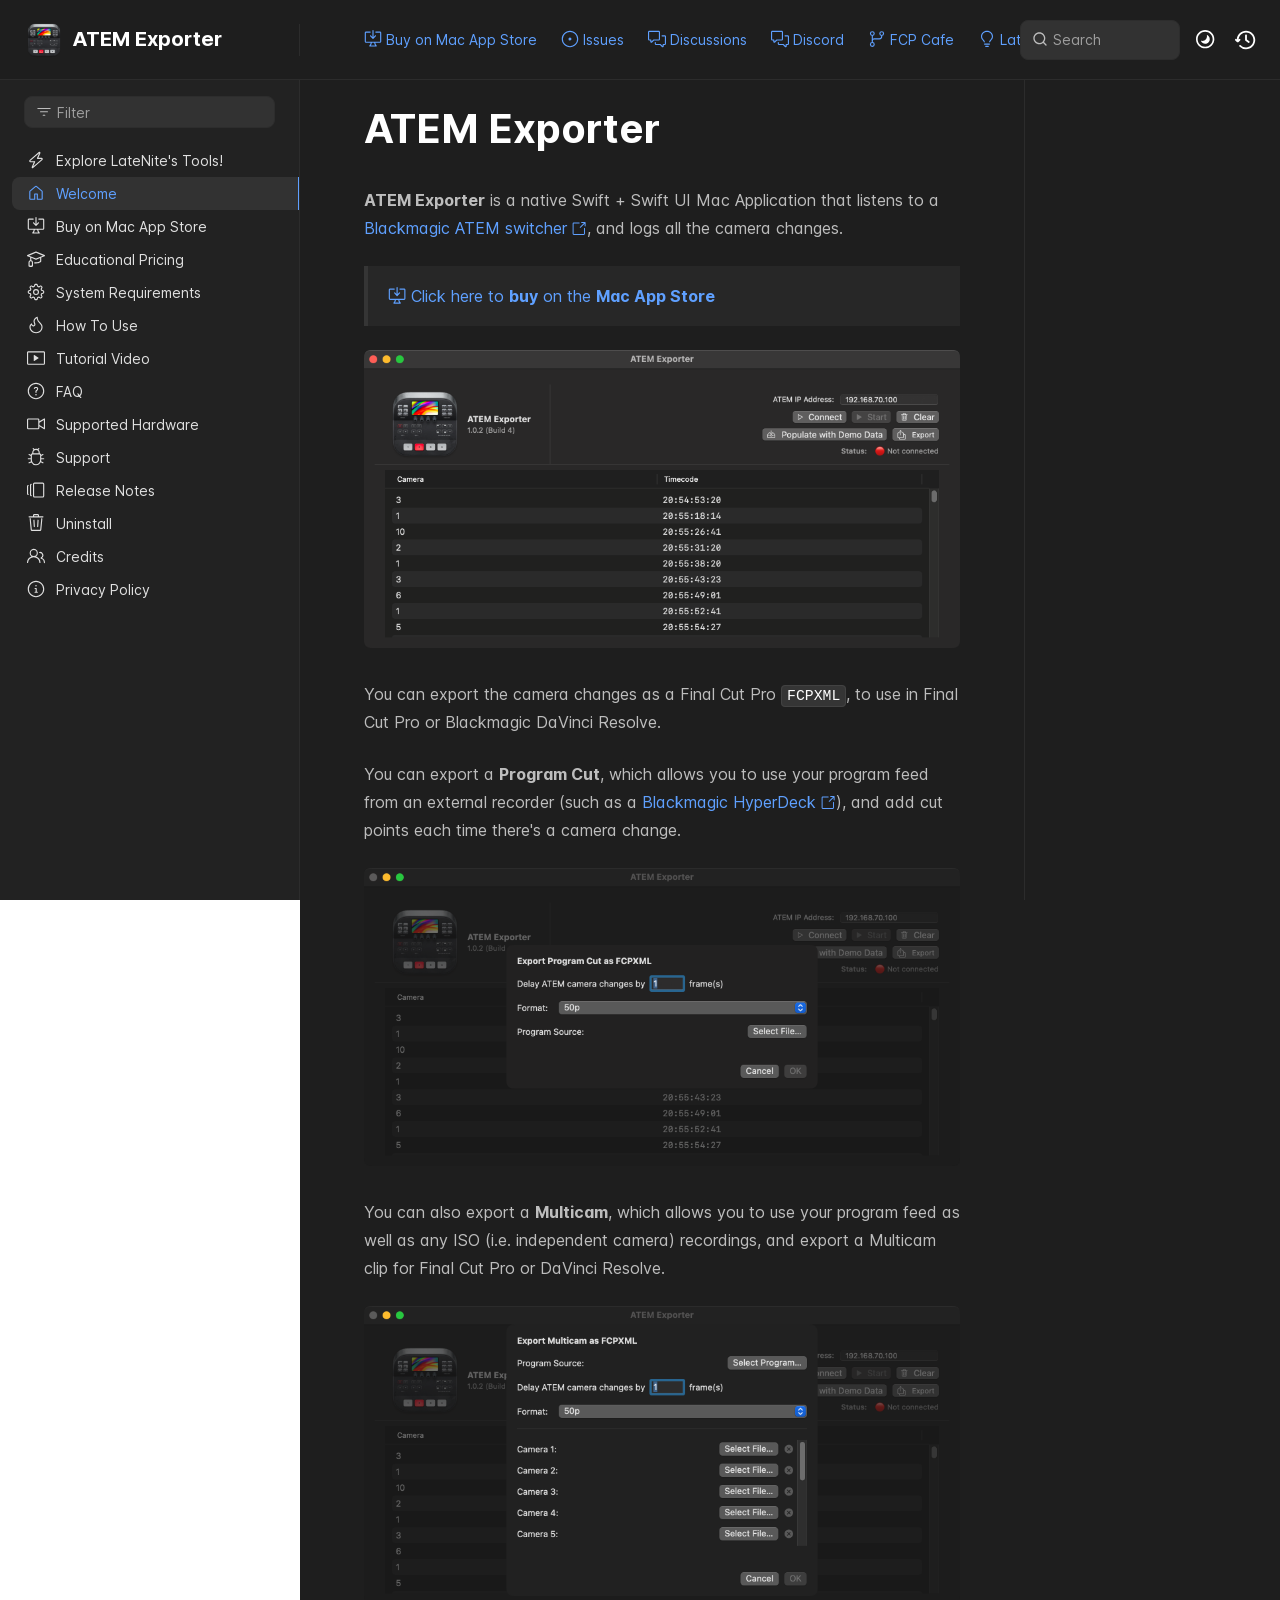
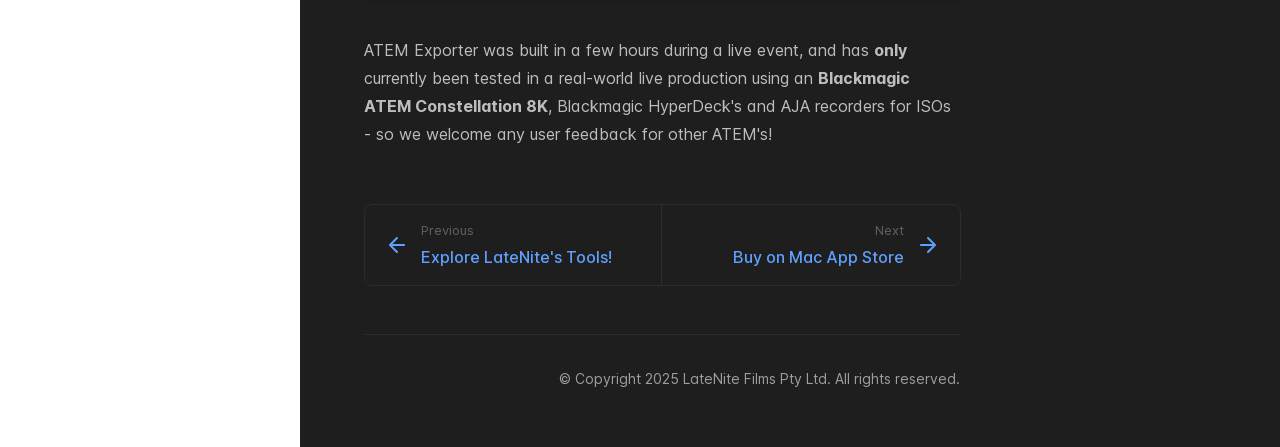
==== index.html @ 61ce0d4f "Refreshes Retype-generated documentation. Process triggered by latenitefilms." ====
<!DOCTYPE html>
<html lang="en" class="h-full dark">
<head>
    <meta charset="UTF-8">
    <meta name="viewport" content="width=device-width,initial-scale=1">
    <meta name="turbo-cache-control" content="no-cache" data-turbo-track="reload" data-track-token="3.10.0.803349891030">

    <!-- See retype.com -->
    <meta name="generator" content="Retype 3.10.0">

    <!-- Primary Meta Tags -->
    <title>ATEM Exporter</title>
    <meta name="title" content="ATEM Exporter">
    <meta name="description" content="ATEM Exporter is a native Swift + Swift UI Mac Application that listens to a Blackmagic ATEM switcher">

    <!-- Canonical -->
    <link rel="canonical" href="https://atemexporter.fcp.cafe/">

    <!-- Open Graph / Facebook -->
    <meta property="og:type" content="website">
    <meta property="og:url" content="https://atemexporter.fcp.cafe/">
    <meta property="og:title" content="ATEM Exporter">
    <meta property="og:description" content="ATEM Exporter is a native Swift + Swift UI Mac Application that listens to a Blackmagic ATEM switcher">
    <meta property="og:image" content="https://atemexporter.fcp.cafe/static/demo-data.png">

    <!-- Twitter -->
    <meta property="twitter:card" content="summary_large_image">
    <meta property="twitter:url" content="https://atemexporter.fcp.cafe/">
    <meta property="twitter:title" content="ATEM Exporter">
    <meta property="twitter:description" content="ATEM Exporter is a native Swift + Swift UI Mac Application that listens to a Blackmagic ATEM switcher">
    <meta property="twitter:image" content="https://atemexporter.fcp.cafe/static/demo-data.png">

    <script data-cfasync="false">(function(){var cl=document.documentElement.classList,ls=localStorage.getItem("retype_scheme"),hd=cl.contains("dark"),hl=cl.contains("light"),wm=window.matchMedia&&window.matchMedia("(prefers-color-scheme: dark)").matches;if(ls==="dark"||(!ls&&wm&&!hd&&!hl)){cl.remove("light");cl.add("dark")}else if(ls==="light"||(!ls&&!wm&&!hd&&!hl)){cl.remove("dark");cl.add("light")}})();</script>

    <link href="resources/css/retype.css?v=3.10.0.803349891030" rel="stylesheet">

    <script data-cfasync="false" src="resources/js/config.js?v=3.10.0.803349891030" data-turbo-eval="false" defer></script>
    <script data-cfasync="false" src="resources/js/retype.js?v=3.10.0" data-turbo-eval="false" defer></script>
    <script id="lunr-js" data-cfasync="false" src="resources/js/lunr.js?v=3.10.0.803349891030" data-turbo-eval="false" defer></script>
</head>
<body>
    <div id="retype-app" class="relative text-base antialiased text-gray-700 bg-white font-body dark:bg-dark-850 dark:text-dark-300">
        <div class="absolute bottom-0 left-0 bg-gray-100 dark:bg-dark-800" style="top: 5rem; right: 50%"></div>
    
        <header id="retype-header" class="sticky top-0 z-30 flex w-full h-16 bg-white border-b border-gray-200 md:h-20 dark:bg-dark-850 dark:border-dark-650">
            <div class="container relative flex items-center justify-between pr-6 grow md:justify-start">
                <!-- Mobile menu button skeleton -->
                <button v-cloak class="skeleton retype-mobile-menu-button flex items-center justify-center shrink-0 overflow-hidden dark:text-white focus:outline-none rounded-full w-10 h-10 ml-3.5 md:hidden"><svg xmlns="http://www.w3.org/2000/svg" class="mb-px shrink-0" width="24" height="24" viewBox="0 0 24 24" role="presentation" style="margin-bottom: 0px;"><g fill="currentColor"><path d="M2 4h20v2H2zM2 11h20v2H2zM2 18h20v2H2z"></path></g></svg></button>
                <div v-cloak id="retype-sidebar-left-toggle-button"></div>
        
                <!-- Logo -->
                <div class="flex items-center justify-between h-full py-2 md:w-75">
                    <div class="flex items-center px-2 md:px-6">
                        <a id="retype-branding-logo" href="" class="flex items-center leading-snug text-xl">
                            <span class="w-10 mr-2 grow-0 shrink-0 overflow-hidden">
                                <img class="max-h-10 dark:hidden md:inline-block" src="static/logo.png">
                                <img class="max-h-10 hidden dark:inline-block" src="static/logo.png">
                            </span>
                            <span class="dark:text-white font-bold line-clamp-1 md:line-clamp-2">ATEM Exporter</span>
                        </a>
                    </div>
        
                    <span class="hidden h-8 border-r md:inline-block dark:border-dark-650"></span>
                </div>
        
                <div class="flex justify-between md:grow">
                    <!-- Top Nav -->
                    <nav id="retype-header-nav" class="hidden md:flex">
                        <ul class="flex flex-col mb-4 md:pl-16 md:mb-0 md:flex-row md:items-center">
                            <li class="mr-6">
                                <a class="py-2 md:mb-0 inline-flex items-center text-sm whitespace-nowrap transition-colors duration-200 ease-linear md:text-blue-500 dark:text-blue-400 hover:text-blue-800 dark:hover:text-blue-200" href="buy/">
                                    <svg xmlns="http://www.w3.org/2000/svg" class="mb-px mr-1" width="18" height="18" viewBox="0 0 24 24" role="presentation">
                                        <g fill="currentColor">
                                            <path d="M11.25 9.331V.75a.75.75 0 0 1 1.5 0v8.58l1.949-2.11A.75.75 0 1 1 15.8 8.237l-3.25 3.52a.75.75 0 0 1-1.102 0l-3.25-3.52A.75.75 0 1 1 9.3 7.22l1.949 2.111Z"/><path d="M2.5 3.75v11.5c0 .138.112.25.25.25h18.5a.25.25 0 0 0 .25-.25V3.75a.25.25 0 0 0-.25-.25h-5.5a.75.75 0 0 1 0-1.5h5.5c.966 0 1.75.784 1.75 1.75v11.5A1.75 1.75 0 0 1 21.25 17h-6.204c.171 1.375.805 2.652 1.769 3.757A.752.752 0 0 1 16.25 22h-8.5a.75.75 0 0 1-.566-1.243c.965-1.105 1.599-2.382 1.77-3.757H2.75A1.75 1.75 0 0 1 1 15.25V3.75C1 2.784 1.784 2 2.75 2h5.5a.75.75 0 0 1 0 1.5h-5.5a.25.25 0 0 0-.25.25ZM10.463 17c-.126 1.266-.564 2.445-1.223 3.5h5.52c-.66-1.055-1.098-2.234-1.223-3.5Z"/>
                                        </g>
                                    </svg>
                                    <span>Buy on Mac App Store</span>
                                </a>
                            </li>
                            <li class="mr-6">
                                <a class="py-2 md:mb-0 inline-flex items-center text-sm whitespace-nowrap transition-colors duration-200 ease-linear md:text-blue-500 dark:text-blue-400 hover:text-blue-800 dark:hover:text-blue-200" href="https://github.com/latenitefilms/ATEMExporter/issues" target="_blank">
                                    <svg xmlns="http://www.w3.org/2000/svg" class="mb-px mr-1" width="18" height="18" viewBox="0 0 24 24" role="presentation">
                                        <g fill="currentColor">
                                            <path d="M12 1c6.075 0 11 4.925 11 11s-4.925 11-11 11S1 18.075 1 12 5.925 1 12 1ZM2.5 12a9.5 9.5 0 0 0 9.5 9.5 9.5 9.5 0 0 0 9.5-9.5A9.5 9.5 0 0 0 12 2.5 9.5 9.5 0 0 0 2.5 12Zm9.5 2a2 2 0 1 1-.001-3.999A2 2 0 0 1 12 14Z"/>
                                        </g>
                                    </svg>
                                    <span>Issues</span>
                                </a>
                            </li>
                            <li class="mr-6">
                                <a class="py-2 md:mb-0 inline-flex items-center text-sm whitespace-nowrap transition-colors duration-200 ease-linear md:text-blue-500 dark:text-blue-400 hover:text-blue-800 dark:hover:text-blue-200" href="https://github.com/latenitefilms/ATEMExporter/discussions" target="_blank">
                                    <svg xmlns="http://www.w3.org/2000/svg" class="mb-px mr-1" width="18" height="18" viewBox="0 0 24 24" role="presentation">
                                        <g fill="currentColor">
                                            <path d="M1.75 1h12.5c.966 0 1.75.784 1.75 1.75v9.5A1.75 1.75 0 0 1 14.25 14H8.061l-2.574 2.573A1.458 1.458 0 0 1 3 15.543V14H1.75A1.75 1.75 0 0 1 0 12.25v-9.5C0 1.784.784 1 1.75 1ZM1.5 2.75v9.5c0 .138.112.25.25.25h2a.75.75 0 0 1 .75.75v2.19l2.72-2.72a.749.749 0 0 1 .53-.22h6.5a.25.25 0 0 0 .25-.25v-9.5a.25.25 0 0 0-.25-.25H1.75a.25.25 0 0 0-.25.25Z"/><path d="M22.5 8.75a.25.25 0 0 0-.25-.25h-3.5a.75.75 0 0 1 0-1.5h3.5c.966 0 1.75.784 1.75 1.75v9.5A1.75 1.75 0 0 1 22.25 20H21v1.543a1.457 1.457 0 0 1-2.487 1.03L15.939 20H10.75A1.75 1.75 0 0 1 9 18.25v-1.465a.75.75 0 0 1 1.5 0v1.465c0 .138.112.25.25.25h5.5a.75.75 0 0 1 .53.22l2.72 2.72v-2.19a.75.75 0 0 1 .75-.75h2a.25.25 0 0 0 .25-.25v-9.5Z"/>
                                        </g>
                                    </svg>
                                    <span>Discussions</span>
                                </a>
                            </li>
                            <li class="mr-6">
                                <a class="py-2 md:mb-0 inline-flex items-center text-sm whitespace-nowrap transition-colors duration-200 ease-linear md:text-blue-500 dark:text-blue-400 hover:text-blue-800 dark:hover:text-blue-200" href="https://ltnt.tv/discord" target="_blank">
                                    <svg xmlns="http://www.w3.org/2000/svg" class="mb-px mr-1" width="18" height="18" viewBox="0 0 24 24" role="presentation">
                                        <g fill="currentColor">
                                            <path d="M1.75 1h12.5c.966 0 1.75.784 1.75 1.75v9.5A1.75 1.75 0 0 1 14.25 14H8.061l-2.574 2.573A1.458 1.458 0 0 1 3 15.543V14H1.75A1.75 1.75 0 0 1 0 12.25v-9.5C0 1.784.784 1 1.75 1ZM1.5 2.75v9.5c0 .138.112.25.25.25h2a.75.75 0 0 1 .75.75v2.19l2.72-2.72a.749.749 0 0 1 .53-.22h6.5a.25.25 0 0 0 .25-.25v-9.5a.25.25 0 0 0-.25-.25H1.75a.25.25 0 0 0-.25.25Z"/><path d="M22.5 8.75a.25.25 0 0 0-.25-.25h-3.5a.75.75 0 0 1 0-1.5h3.5c.966 0 1.75.784 1.75 1.75v9.5A1.75 1.75 0 0 1 22.25 20H21v1.543a1.457 1.457 0 0 1-2.487 1.03L15.939 20H10.75A1.75 1.75 0 0 1 9 18.25v-1.465a.75.75 0 0 1 1.5 0v1.465c0 .138.112.25.25.25h5.5a.75.75 0 0 1 .53.22l2.72 2.72v-2.19a.75.75 0 0 1 .75-.75h2a.25.25 0 0 0 .25-.25v-9.5Z"/>
                                        </g>
                                    </svg>
                                    <span>Discord</span>
                                </a>
                            </li>
                            <li class="mr-6">
                                <a class="py-2 md:mb-0 inline-flex items-center text-sm whitespace-nowrap transition-colors duration-200 ease-linear md:text-blue-500 dark:text-blue-400 hover:text-blue-800 dark:hover:text-blue-200" href="https://fcp.cafe" target="_blank">
                                    <svg xmlns="http://www.w3.org/2000/svg" class="mb-px mr-1" width="18" height="18" viewBox="0 0 24 24" role="presentation">
                                        <g fill="currentColor">
                                            <path d="M15 4.75a3.25 3.25 0 1 1 6.5 0 3.25 3.25 0 0 1-6.5 0ZM2.5 19.25a3.25 3.25 0 1 1 6.5 0 3.25 3.25 0 0 1-6.5 0Zm0-14.5a3.25 3.25 0 1 1 6.5 0 3.25 3.25 0 0 1-6.5 0ZM5.75 6.5a1.75 1.75 0 1 0-.001-3.501A1.75 1.75 0 0 0 5.75 6.5Zm0 14.5a1.75 1.75 0 1 0-.001-3.501A1.75 1.75 0 0 0 5.75 21Zm12.5-14.5a1.75 1.75 0 1 0-.001-3.501A1.75 1.75 0 0 0 18.25 6.5Z"/><path d="M5.75 16.75A.75.75 0 0 1 5 16V8a.75.75 0 0 1 1.5 0v8a.75.75 0 0 1-.75.75Z"/><path d="M17.5 8.75v-1H19v1a3.75 3.75 0 0 1-3.75 3.75h-7a1.75 1.75 0 0 0-1.75 1.75H5A3.25 3.25 0 0 1 8.25 11h7a2.25 2.25 0 0 0 2.25-2.25Z"/>
                                        </g>
                                    </svg>
                                    <span>FCP Cafe</span>
                                </a>
                            </li>
                            <li class="mr-6">
                                <a class="py-2 md:mb-0 inline-flex items-center text-sm whitespace-nowrap transition-colors duration-200 ease-linear md:text-blue-500 dark:text-blue-400 hover:text-blue-800 dark:hover:text-blue-200" href="https://fcp.cafe/latenite/" target="_blank">
                                    <svg xmlns="http://www.w3.org/2000/svg" class="mb-px mr-1" width="18" height="18" viewBox="0 0 24 24" role="presentation">
                                        <g fill="currentColor">
                                            <path d="M12 2.5c-3.81 0-6.5 2.743-6.5 6.119 0 1.536.632 2.572 1.425 3.56.172.215.347.422.527.635l.096.112c.21.25.427.508.63.774.404.531.783 1.128.995 1.834a.75.75 0 0 1-1.436.432c-.138-.46-.397-.89-.753-1.357a18.111 18.111 0 0 0-.582-.714l-.092-.11c-.18-.212-.37-.436-.555-.667C4.87 12.016 4 10.651 4 8.618 4 4.363 7.415 1 12 1s8 3.362 8 7.619c0 2.032-.87 3.397-1.755 4.5-.185.23-.375.454-.555.667l-.092.109c-.21.248-.405.481-.582.714-.356.467-.615.898-.753 1.357a.751.751 0 0 1-1.437-.432c.213-.706.592-1.303.997-1.834.202-.266.419-.524.63-.774l.095-.112c.18-.213.355-.42.527-.634.793-.99 1.425-2.025 1.425-3.561C18.5 5.243 15.81 2.5 12 2.5ZM8.75 18h6.5a.75.75 0 0 1 0 1.5h-6.5a.75.75 0 0 1 0-1.5Zm.75 3.75a.75.75 0 0 1 .75-.75h3.5a.75.75 0 0 1 0 1.5h-3.5a.75.75 0 0 1-.75-.75Z"/>
                                        </g>
                                    </svg>
                                    <span>LateNite</span>
                                </a>
                            </li>
        
                        </ul>
                    </nav>
        
                    <!-- Header Right Skeleton -->
                    <div v-cloak class="flex justify-end grow skeleton">
        
                        <!-- Search input mock -->
                        <div class="relative hidden w-40 lg:block lg:max-w-sm lg:ml-auto">
                            <div class="absolute flex items-center justify-center h-full pl-3 dark:text-dark-300">
                                <svg xmlns="http://www.w3.org/2000/svg" class="icon-base" width="16" height="16" viewBox="0 0 24 24" aria-labelledby="icon" role="presentation" style="margin-bottom: 1px;"><g fill="currentColor" ><path d="M21.71 20.29l-3.68-3.68A8.963 8.963 0 0020 11c0-4.96-4.04-9-9-9s-9 4.04-9 9 4.04 9 9 9c2.12 0 4.07-.74 5.61-1.97l3.68 3.68c.2.19.45.29.71.29s.51-.1.71-.29c.39-.39.39-1.03 0-1.42zM4 11c0-3.86 3.14-7 7-7s7 3.14 7 7c0 1.92-.78 3.66-2.04 4.93-.01.01-.02.01-.02.01-.01.01-.01.01-.01.02A6.98 6.98 0 0111 18c-3.86 0-7-3.14-7-7z" ></path></g></svg>
                            </div>
                            <input class="w-full h-10 placeholder-gray-400 transition-colors duration-200 ease-in bg-gray-200 border border-transparent rounded md:text-sm hover:bg-white hover:border-gray-300 focus:outline-none focus:bg-white focus:border-gray-500 dark:bg-dark-600 dark:border-dark-600 dark:placeholder-dark-400" style="padding: 0.625rem 0.75rem 0.625rem 2rem" type="text" placeholder="Search">
                        </div>
        
                        <!-- Mobile search button -->
                        <div class="flex items-center justify-center w-10 h-10 lg:hidden">
                            <svg xmlns="http://www.w3.org/2000/svg" class="shrink-0 icon-base" width="20" height="20" viewBox="0 0 24 24" aria-labelledby="icon" role="presentation" style="margin-bottom: 0px;"><g fill="currentColor" ><path d="M21.71 20.29l-3.68-3.68A8.963 8.963 0 0020 11c0-4.96-4.04-9-9-9s-9 4.04-9 9 4.04 9 9 9c2.12 0 4.07-.74 5.61-1.97l3.68 3.68c.2.19.45.29.71.29s.51-.1.71-.29c.39-.39.39-1.03 0-1.42zM4 11c0-3.86 3.14-7 7-7s7 3.14 7 7c0 1.92-.78 3.66-2.04 4.93-.01.01-.02.01-.02.01-.01.01-.01.01-.01.02A6.98 6.98 0 0111 18c-3.86 0-7-3.14-7-7z" ></path></g></svg>
                        </div>
        
                        <!-- Dark mode switch placeholder -->
                        <div class="w-10 h-10 lg:ml-2"></div>
        
                        <!-- History button -->
                        <div class="flex items-center justify-center w-10 h-10" style="margin-right: -0.625rem;">
                            <svg xmlns="http://www.w3.org/2000/svg" class="shrink-0 icon-base" width="22" height="22" viewBox="0 0 24 24" aria-labelledby="icon" role="presentation" style="margin-bottom: 0px;"><g fill="currentColor" ><g ><path d="M12.01 6.01c-.55 0-1 .45-1 1V12a1 1 0 00.4.8l3 2.22a.985.985 0 001.39-.2.996.996 0 00-.21-1.4l-2.6-1.92V7.01c.02-.55-.43-1-.98-1z"></path><path d="M12.01 1.91c-5.33 0-9.69 4.16-10.05 9.4l-.29-.26a.997.997 0 10-1.34 1.48l1.97 1.79c.19.17.43.26.67.26s.48-.09.67-.26l1.97-1.79a.997.997 0 10-1.34-1.48l-.31.28c.34-4.14 3.82-7.41 8.05-7.41 4.46 0 8.08 3.63 8.08 8.09s-3.63 8.08-8.08 8.08c-2.18 0-4.22-.85-5.75-2.4a.996.996 0 10-1.42 1.4 10.02 10.02 0 007.17 2.99c5.56 0 10.08-4.52 10.08-10.08.01-5.56-4.52-10.09-10.08-10.09z"></path></g></g></svg>
                        </div>
                    </div>
        
                    <div v-cloak class="flex justify-end grow">
                        <div id="retype-mobile-search-button"></div>
                        <doc-search-desktop></doc-search-desktop>
        
                        <doc-theme-switch class="lg:ml-2"></doc-theme-switch>
                        <doc-history></doc-history>
                    </div>
                </div>
            </div>
        </header>
    
        <div id="retype-container" class="container relative flex bg-white">
            <!-- Sidebar Skeleton -->
            <div v-cloak class="fixed flex flex-col shrink-0 duration-300 ease-in-out bg-white border-gray-200 sidebar top-20 w-75 border-r h-screen md:sticky transition-transform skeleton dark:bg-dark-800 dark:border-dark-650">
            
                <div class="flex items-center h-16 px-6">
                    <input class="w-full h-8 px-3 py-2 transition-colors duration-200 ease-linear bg-white border border-gray-200 rounded shadow-none text-sm focus:outline-none focus:border-gray-600 dark:bg-dark-600 dark:border-dark-600" type="text" placeholder="Filter">
                </div>
            
                <div class="pl-6 mt-1 mb-4">
                    <div class="w-32 h-3 mb-4 bg-gray-200 rounded-full loading dark:bg-dark-600"></div>
                    <div class="w-48 h-3 mb-4 bg-gray-200 rounded-full loading dark:bg-dark-600"></div>
                    <div class="w-40 h-3 mb-4 bg-gray-200 rounded-full loading dark:bg-dark-600"></div>
                    <div class="w-32 h-3 mb-4 bg-gray-200 rounded-full loading dark:bg-dark-600"></div>
                    <div class="w-48 h-3 mb-4 bg-gray-200 rounded-full loading dark:bg-dark-600"></div>
                    <div class="w-40 h-3 mb-4 bg-gray-200 rounded-full loading dark:bg-dark-600"></div>
                </div>
            
            </div>
            
            <!-- Sidebar component -->
            <doc-sidebar v-cloak>
                <template #sidebar-footer>
                    <div class="shrink-0 mt-auto border-t md:bg-transparent md:border-none dark:border-dark-650">
            
                        <div class="py-3 px-6 md:hidden border-b dark:border-dark-650">
                            <nav>
                                <ul class="flex flex-wrap justify-center items-center">
                                    <li class="mr-6">
                                        <a class="block py-1 inline-flex items-center text-sm whitespace-nowrap transition-colors duration-200 ease-linear md:text-blue-500 dark:text-blue-400 hover:text-blue-800 dark:hover:text-blue-200" href="buy/">
                                            <svg xmlns="http://www.w3.org/2000/svg" class="mb-px mr-1" width="18" height="18" viewBox="0 0 24 24" role="presentation">
                                                <g fill="currentColor">
                                                    <path d="M11.25 9.331V.75a.75.75 0 0 1 1.5 0v8.58l1.949-2.11A.75.75 0 1 1 15.8 8.237l-3.25 3.52a.75.75 0 0 1-1.102 0l-3.25-3.52A.75.75 0 1 1 9.3 7.22l1.949 2.111Z"/><path d="M2.5 3.75v11.5c0 .138.112.25.25.25h18.5a.25.25 0 0 0 .25-.25V3.75a.25.25 0 0 0-.25-.25h-5.5a.75.75 0 0 1 0-1.5h5.5c.966 0 1.75.784 1.75 1.75v11.5A1.75 1.75 0 0 1 21.25 17h-6.204c.171 1.375.805 2.652 1.769 3.757A.752.752 0 0 1 16.25 22h-8.5a.75.75 0 0 1-.566-1.243c.965-1.105 1.599-2.382 1.77-3.757H2.75A1.75 1.75 0 0 1 1 15.25V3.75C1 2.784 1.784 2 2.75 2h5.5a.75.75 0 0 1 0 1.5h-5.5a.25.25 0 0 0-.25.25ZM10.463 17c-.126 1.266-.564 2.445-1.223 3.5h5.52c-.66-1.055-1.098-2.234-1.223-3.5Z"/>
                                                </g>
                                            </svg>
                                            <span>Buy on Mac App Store</span>
                                        </a>
                                    </li>
                                    <li class="mr-6">
                                        <a class="block py-1 inline-flex items-center text-sm whitespace-nowrap transition-colors duration-200 ease-linear md:text-blue-500 dark:text-blue-400 hover:text-blue-800 dark:hover:text-blue-200" href="https://github.com/latenitefilms/ATEMExporter/issues" target="_blank">
                                            <svg xmlns="http://www.w3.org/2000/svg" class="mb-px mr-1" width="18" height="18" viewBox="0 0 24 24" role="presentation">
                                                <g fill="currentColor">
                                                    <path d="M12 1c6.075 0 11 4.925 11 11s-4.925 11-11 11S1 18.075 1 12 5.925 1 12 1ZM2.5 12a9.5 9.5 0 0 0 9.5 9.5 9.5 9.5 0 0 0 9.5-9.5A9.5 9.5 0 0 0 12 2.5 9.5 9.5 0 0 0 2.5 12Zm9.5 2a2 2 0 1 1-.001-3.999A2 2 0 0 1 12 14Z"/>
                                                </g>
                                            </svg>
                                            <span>Issues</span>
                                        </a>
                                    </li>
                                    <li class="mr-6">
                                        <a class="block py-1 inline-flex items-center text-sm whitespace-nowrap transition-colors duration-200 ease-linear md:text-blue-500 dark:text-blue-400 hover:text-blue-800 dark:hover:text-blue-200" href="https://github.com/latenitefilms/ATEMExporter/discussions" target="_blank">
                                            <svg xmlns="http://www.w3.org/2000/svg" class="mb-px mr-1" width="18" height="18" viewBox="0 0 24 24" role="presentation">
                                                <g fill="currentColor">
                                                    <path d="M1.75 1h12.5c.966 0 1.75.784 1.75 1.75v9.5A1.75 1.75 0 0 1 14.25 14H8.061l-2.574 2.573A1.458 1.458 0 0 1 3 15.543V14H1.75A1.75 1.75 0 0 1 0 12.25v-9.5C0 1.784.784 1 1.75 1ZM1.5 2.75v9.5c0 .138.112.25.25.25h2a.75.75 0 0 1 .75.75v2.19l2.72-2.72a.749.749 0 0 1 .53-.22h6.5a.25.25 0 0 0 .25-.25v-9.5a.25.25 0 0 0-.25-.25H1.75a.25.25 0 0 0-.25.25Z"/><path d="M22.5 8.75a.25.25 0 0 0-.25-.25h-3.5a.75.75 0 0 1 0-1.5h3.5c.966 0 1.75.784 1.75 1.75v9.5A1.75 1.75 0 0 1 22.25 20H21v1.543a1.457 1.457 0 0 1-2.487 1.03L15.939 20H10.75A1.75 1.75 0 0 1 9 18.25v-1.465a.75.75 0 0 1 1.5 0v1.465c0 .138.112.25.25.25h5.5a.75.75 0 0 1 .53.22l2.72 2.72v-2.19a.75.75 0 0 1 .75-.75h2a.25.25 0 0 0 .25-.25v-9.5Z"/>
                                                </g>
                                            </svg>
                                            <span>Discussions</span>
                                        </a>
                                    </li>
                                    <li class="mr-6">
                                        <a class="block py-1 inline-flex items-center text-sm whitespace-nowrap transition-colors duration-200 ease-linear md:text-blue-500 dark:text-blue-400 hover:text-blue-800 dark:hover:text-blue-200" href="https://ltnt.tv/discord" target="_blank">
                                            <svg xmlns="http://www.w3.org/2000/svg" class="mb-px mr-1" width="18" height="18" viewBox="0 0 24 24" role="presentation">
                                                <g fill="currentColor">
                                                    <path d="M1.75 1h12.5c.966 0 1.75.784 1.75 1.75v9.5A1.75 1.75 0 0 1 14.25 14H8.061l-2.574 2.573A1.458 1.458 0 0 1 3 15.543V14H1.75A1.75 1.75 0 0 1 0 12.25v-9.5C0 1.784.784 1 1.75 1ZM1.5 2.75v9.5c0 .138.112.25.25.25h2a.75.75 0 0 1 .75.75v2.19l2.72-2.72a.749.749 0 0 1 .53-.22h6.5a.25.25 0 0 0 .25-.25v-9.5a.25.25 0 0 0-.25-.25H1.75a.25.25 0 0 0-.25.25Z"/><path d="M22.5 8.75a.25.25 0 0 0-.25-.25h-3.5a.75.75 0 0 1 0-1.5h3.5c.966 0 1.75.784 1.75 1.75v9.5A1.75 1.75 0 0 1 22.25 20H21v1.543a1.457 1.457 0 0 1-2.487 1.03L15.939 20H10.75A1.75 1.75 0 0 1 9 18.25v-1.465a.75.75 0 0 1 1.5 0v1.465c0 .138.112.25.25.25h5.5a.75.75 0 0 1 .53.22l2.72 2.72v-2.19a.75.75 0 0 1 .75-.75h2a.25.25 0 0 0 .25-.25v-9.5Z"/>
                                                </g>
                                            </svg>
                                            <span>Discord</span>
                                        </a>
                                    </li>
                                    <li class="mr-6">
                                        <a class="block py-1 inline-flex items-center text-sm whitespace-nowrap transition-colors duration-200 ease-linear md:text-blue-500 dark:text-blue-400 hover:text-blue-800 dark:hover:text-blue-200" href="https://fcp.cafe" target="_blank">
                                            <svg xmlns="http://www.w3.org/2000/svg" class="mb-px mr-1" width="18" height="18" viewBox="0 0 24 24" role="presentation">
                                                <g fill="currentColor">
                                                    <path d="M15 4.75a3.25 3.25 0 1 1 6.5 0 3.25 3.25 0 0 1-6.5 0ZM2.5 19.25a3.25 3.25 0 1 1 6.5 0 3.25 3.25 0 0 1-6.5 0Zm0-14.5a3.25 3.25 0 1 1 6.5 0 3.25 3.25 0 0 1-6.5 0ZM5.75 6.5a1.75 1.75 0 1 0-.001-3.501A1.75 1.75 0 0 0 5.75 6.5Zm0 14.5a1.75 1.75 0 1 0-.001-3.501A1.75 1.75 0 0 0 5.75 21Zm12.5-14.5a1.75 1.75 0 1 0-.001-3.501A1.75 1.75 0 0 0 18.25 6.5Z"/><path d="M5.75 16.75A.75.75 0 0 1 5 16V8a.75.75 0 0 1 1.5 0v8a.75.75 0 0 1-.75.75Z"/><path d="M17.5 8.75v-1H19v1a3.75 3.75 0 0 1-3.75 3.75h-7a1.75 1.75 0 0 0-1.75 1.75H5A3.25 3.25 0 0 1 8.25 11h7a2.25 2.25 0 0 0 2.25-2.25Z"/>
                                                </g>
                                            </svg>
                                            <span>FCP Cafe</span>
                                        </a>
                                    </li>
                                    <li class="mr-6">
                                        <a class="block py-1 inline-flex items-center text-sm whitespace-nowrap transition-colors duration-200 ease-linear md:text-blue-500 dark:text-blue-400 hover:text-blue-800 dark:hover:text-blue-200" href="https://fcp.cafe/latenite/" target="_blank">
                                            <svg xmlns="http://www.w3.org/2000/svg" class="mb-px mr-1" width="18" height="18" viewBox="0 0 24 24" role="presentation">
                                                <g fill="currentColor">
                                                    <path d="M12 2.5c-3.81 0-6.5 2.743-6.5 6.119 0 1.536.632 2.572 1.425 3.56.172.215.347.422.527.635l.096.112c.21.25.427.508.63.774.404.531.783 1.128.995 1.834a.75.75 0 0 1-1.436.432c-.138-.46-.397-.89-.753-1.357a18.111 18.111 0 0 0-.582-.714l-.092-.11c-.18-.212-.37-.436-.555-.667C4.87 12.016 4 10.651 4 8.618 4 4.363 7.415 1 12 1s8 3.362 8 7.619c0 2.032-.87 3.397-1.755 4.5-.185.23-.375.454-.555.667l-.092.109c-.21.248-.405.481-.582.714-.356.467-.615.898-.753 1.357a.751.751 0 0 1-1.437-.432c.213-.706.592-1.303.997-1.834.202-.266.419-.524.63-.774l.095-.112c.18-.213.355-.42.527-.634.793-.99 1.425-2.025 1.425-3.561C18.5 5.243 15.81 2.5 12 2.5ZM8.75 18h6.5a.75.75 0 0 1 0 1.5h-6.5a.75.75 0 0 1 0-1.5Zm.75 3.75a.75.75 0 0 1 .75-.75h3.5a.75.75 0 0 1 0 1.5h-3.5a.75.75 0 0 1-.75-.75Z"/>
                                                </g>
                                            </svg>
                                            <span>LateNite</span>
                                        </a>
                                    </li>
            
                                </ul>
                            </nav>
                        </div>
                    </div>
                </template>
            </doc-sidebar>
    
            <div class="grow min-w-0 dark:bg-dark-850">
                <!-- Render "toolbar" template here on api pages --><!-- Render page content -->
                <div class="flex">
                    <div id="retype-main" class="min-w-0 p-4 grow md:px-16">
                        <main class="relative pb-12 lg:pt-2">
                            <div class="retype-markdown" id="retype-content">
                                <!-- Rendered if sidebar right is enabled -->
                                <div id="retype-sidebar-right-toggle"></div>
                                <!-- Page content  -->
<doc-anchor-target id="atem-exporter" class="break-words">
    <h1>
        <doc-anchor-trigger class="header-anchor-trigger" to="#atem-exporter">#</doc-anchor-trigger>
        <span>ATEM Exporter</span>
    </h1>
</doc-anchor-target>
<p><strong>ATEM Exporter</strong> is a native Swift + Swift UI Mac Application that listens to a <a href="https://www.blackmagicdesign.com/products/atem" class="outbound" target="_blank"><span>Blackmagic ATEM switcher</span><svg xmlns="http://www.w3.org/2000/svg" class="docs-icon ml-1" viewBox="0 0 24 24" role="presentation"><g fill="currentColor"><path d="M15.5 2.25a.75.75 0 0 1 .75-.75h5.5a.75.75 0 0 1 .75.75v5.5a.75.75 0 0 1-1.5 0V4.06l-6.22 6.22a.75.75 0 1 1-1.06-1.06L19.94 3h-3.69a.75.75 0 0 1-.75-.75Z"/><path d="M2.5 4.25c0-.966.784-1.75 1.75-1.75h8.5a.75.75 0 0 1 0 1.5h-8.5a.25.25 0 0 0-.25.25v15.5c0 .138.112.25.25.25h15.5a.25.25 0 0 0 .25-.25v-8.5a.75.75 0 0 1 1.5 0v8.5a1.75 1.75 0 0 1-1.75 1.75H4.25a1.75 1.75 0 0 1-1.75-1.75V4.25Z"/></g></svg></a>, and logs all the camera changes.</p>
<blockquote>
<p><a href="buy/"><svg xmlns="http://www.w3.org/2000/svg" class="docs-icon" viewBox="0 0 24 24" role="presentation"><g fill="currentColor"><g><path d="M11.25 9.331V.75a.75.75 0 0 1 1.5 0v8.58l1.949-2.11A.75.75 0 1 1 15.8 8.237l-3.25 3.52a.75.75 0 0 1-1.102 0l-3.25-3.52A.75.75 0 1 1 9.3 7.22l1.949 2.111Z"/><path d="M2.5 3.75v11.5c0 .138.112.25.25.25h18.5a.25.25 0 0 0 .25-.25V3.75a.25.25 0 0 0-.25-.25h-5.5a.75.75 0 0 1 0-1.5h5.5c.966 0 1.75.784 1.75 1.75v11.5A1.75 1.75 0 0 1 21.25 17h-6.204c.171 1.375.805 2.652 1.769 3.757A.752.752 0 0 1 16.25 22h-8.5a.75.75 0 0 1-.566-1.243c.965-1.105 1.599-2.382 1.77-3.757H2.75A1.75 1.75 0 0 1 1 15.25V3.75C1 2.784 1.784 2 2.75 2h5.5a.75.75 0 0 1 0 1.5h-5.5a.25.25 0 0 0-.25.25ZM10.463 17c-.126 1.266-.564 2.445-1.223 3.5h5.52c-.66-1.055-1.098-2.234-1.223-3.5Z"/></g></g></svg> Click here to <strong>buy</strong> on the <strong>Mac App Store</strong></a></p>
</blockquote>
<p><figure class="content-center">
    <img src="static/demo-data.png" alt="" />
    <figcaption class="caption"></figcaption>
</figure>
</p>
<p>You can export the camera changes as a Final Cut Pro <code v-pre>FCPXML</code>, to use in Final Cut Pro or Blackmagic DaVinci Resolve.</p>
<p>You can export a <strong>Program Cut</strong>, which allows you to use your program feed from an external recorder (such as a <a href="https://www.blackmagicdesign.com/products/hyperdeck" class="outbound" target="_blank"><span>Blackmagic HyperDeck</span><svg xmlns="http://www.w3.org/2000/svg" class="docs-icon ml-1" viewBox="0 0 24 24" role="presentation"><g fill="currentColor"><path d="M15.5 2.25a.75.75 0 0 1 .75-.75h5.5a.75.75 0 0 1 .75.75v5.5a.75.75 0 0 1-1.5 0V4.06l-6.22 6.22a.75.75 0 1 1-1.06-1.06L19.94 3h-3.69a.75.75 0 0 1-.75-.75Z"/><path d="M2.5 4.25c0-.966.784-1.75 1.75-1.75h8.5a.75.75 0 0 1 0 1.5h-8.5a.25.25 0 0 0-.25.25v15.5c0 .138.112.25.25.25h15.5a.25.25 0 0 0 .25-.25v-8.5a.75.75 0 0 1 1.5 0v8.5a1.75 1.75 0 0 1-1.75 1.75H4.25a1.75 1.75 0 0 1-1.75-1.75V4.25Z"/></g></svg></a>), and add cut points each time there&#x27;s a camera change.</p>
<p><figure class="content-center">
    <img src="static/program-cut.png" alt="" />
    <figcaption class="caption"></figcaption>
</figure>
</p>
<p>You can also export a <strong>Multicam</strong>, which allows you to use your program feed as well as any ISO (i.e. independent camera) recordings, and export a Multicam clip for Final Cut Pro or DaVinci Resolve.</p>
<p><figure class="content-center">
    <img src="static/multicam.png" alt="" />
    <figcaption class="caption"></figcaption>
</figure>
</p>
<p>ATEM Exporter was built in a few hours during a live event, and has <strong>only</strong> currently been tested in a real-world live production using an <strong>Blackmagic ATEM Constellation 8K</strong>, Blackmagic HyperDeck&#x27;s and AJA recorders for ISOs - so we welcome any user feedback for other ATEM&#x27;s!</p>

                                
                                <!-- Required only on API pages -->
                                <doc-toolbar-member-filter-no-results></doc-toolbar-member-filter-no-results>
                            </div>
                            <footer id="retype-content-footer" class="clear-both">
                            
                                <nav id="retype-nextprev" class="print:hidden flex mt-14">
                                    <div class="w-1/2">
                                        <a class="px-5 py-4 h-full flex items-center break-normal font-medium text-blue-500 dark:text-blue-400 border border-gray-300 hover:border-gray-400 dark:border-dark-650 dark:hover:border-dark-450 rounded-l-lg transition-colors duration-150 relative hover:z-5" href="latenite/">
                                            <svg xmlns="http://www.w3.org/2000/svg" class="mr-3" width="24" height="24" viewBox="0 0 24 24" fill="currentColor" overflow="visible"><path d="M19 11H7.41l5.29-5.29a.996.996 0 10-1.41-1.41l-7 7a1 1 0 000 1.42l7 7a1.024 1.024 0 001.42-.01.996.996 0 000-1.41L7.41 13H19c.55 0 1-.45 1-1s-.45-1-1-1z" /><path fill="none" d="M0 0h24v24H0z" /></svg>
                                            <span>
                                                <span class="block text-xs font-normal text-gray-400 dark:text-dark-400">Previous</span>
                                                <span class="block mt-1">Explore Late​Nite's Tools!</span>
                                            </span>
                                        </a>
                                    </div>
                            
                                    <div class="w-1/2">
                                        <a class="px-5 py-4 -mx-px h-full flex items-center justify-end break-normal font-medium text-blue-500 dark:text-blue-400 border border-gray-300 hover:border-gray-400 dark:border-dark-650 dark:hover:border-dark-450 rounded-r-lg transition-colors duration-150 relative hover:z-5" href="buy/">
                                            <span>
                                                <span class="block text-xs font-normal text-right text-gray-400 dark:text-dark-400">Next</span>
                                                <span class="block mt-1">Buy on Mac App Store</span>
                                            </span>
                                            <svg xmlns="http://www.w3.org/2000/svg" class="ml-3" width="24" height="24" viewBox="0 0 24 24" fill="currentColor" overflow="visible"><path d="M19.92 12.38a1 1 0 00-.22-1.09l-7-7a.996.996 0 10-1.41 1.41l5.3 5.3H5c-.55 0-1 .45-1 1s.45 1 1 1h11.59l-5.29 5.29a.996.996 0 000 1.41c.19.2.44.3.7.3s.51-.1.71-.29l7-7c.09-.09.16-.21.21-.33z" /><path fill="none" d="M0 0h24v24H0z" /></svg>
                                        </a>
                                    </div>
                                </nav>
                            </footer>
                        </main>
                
                        <div id="retype-page-footer" class="print:border-none border-t dark:border-dark-650 pt-6 mb-8">
                            <footer class="flex flex-wrap items-center justify-between print:justify-center">
                                <div id="retype-footer-links" class="print:hidden">
                                    <ul class="flex flex-wrap items-center text-sm">
                                    </ul>
                                </div>
                                <div id="retype-copyright" class="print:justify-center docs-copyright py-2 text-gray-500 dark:text-dark-350 text-sm leading-relaxed"><p>© Copyright 2025 LateNite Films Pty Ltd. All rights reserved.</p></div>
                            </footer>
                        </div>
                    </div>
                
                    <!-- Rendered if sidebar right is enabled -->
                    <!-- Sidebar right skeleton-->
                    <div v-cloak class="fixed top-0 bottom-0 right-0 translate-x-full bg-white border-gray-200 lg:sticky lg:border-l lg:shrink-0 lg:pt-6 lg:transform-none sm:w-1/2 lg:w-64 lg:z-0 md:w-104 sidebar-right skeleton dark:bg-dark-850 dark:border-dark-650">
                        <div class="pl-5">
                            <div class="w-32 h-3 mb-4 bg-gray-200 dark:bg-dark-600 rounded-full loading"></div>
                            <div class="w-48 h-3 mb-4 bg-gray-200 dark:bg-dark-600 rounded-full loading"></div>
                            <div class="w-40 h-3 mb-4 bg-gray-200 dark:bg-dark-600 rounded-full loading"></div>
                        </div>
                    </div>
                
                    <!-- User should be able to hide sidebar right -->
                    <doc-sidebar-right v-cloak></doc-sidebar-right>
                </div>

            </div>
        </div>
    
        <doc-search-mobile></doc-search-mobile>
        <doc-back-to-top></doc-back-to-top>
    </div>


    <div id="retype-overlay-target"></div>

    <script data-cfasync="false">window.__DOCS__ = { "title": "Welcome", isRoot: true, level: 0, icon: "file", hasPrism: false, hasMermaid: false, hasMath: false, tocDepth: 23 }</script>
</body>
</html>
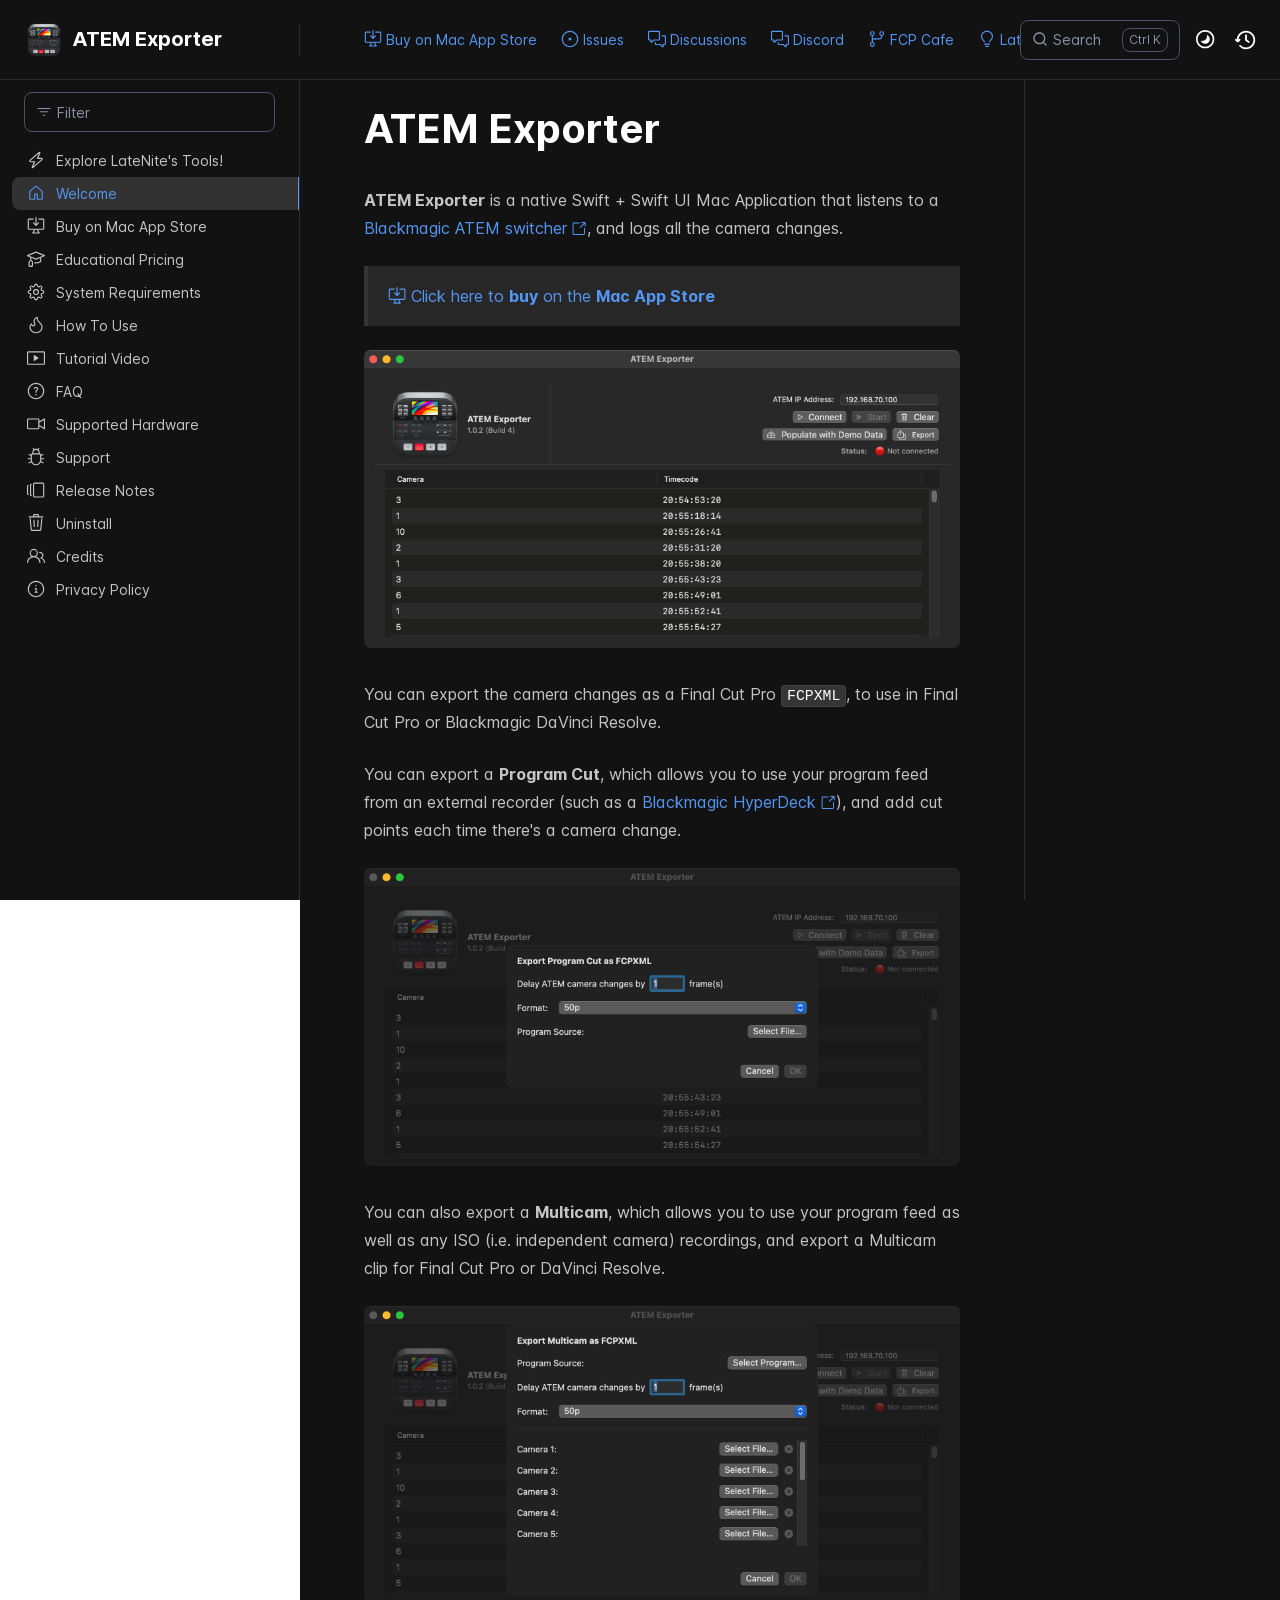
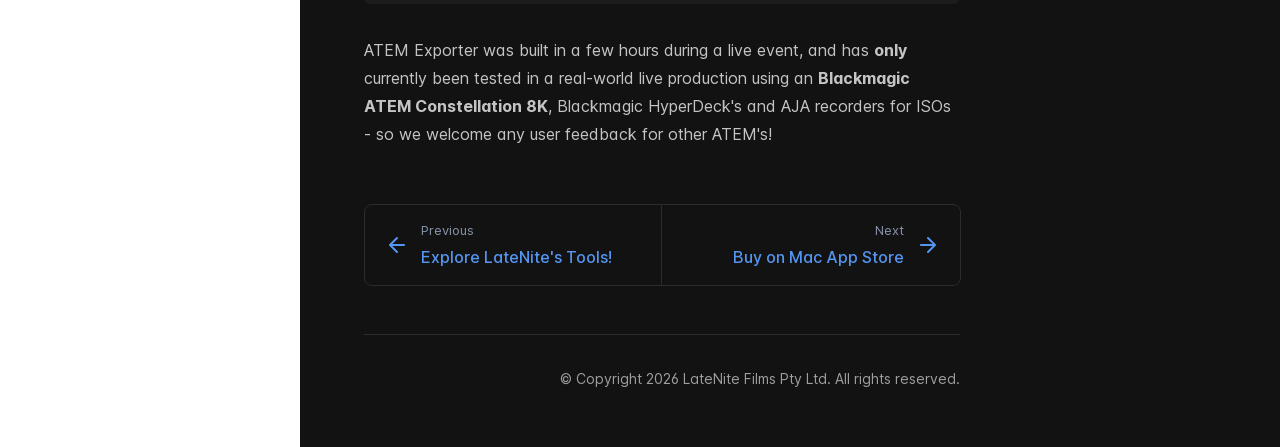
==== commit 387a5d3d: "Refreshes Retype-generated documentation. Process triggered by latenitefilms." ====
--- a/index.html
+++ b/index.html
@@ -3,10 +3,10 @@
 <head>
     <meta charset="UTF-8">
     <meta name="viewport" content="width=device-width,initial-scale=1">
-    <meta name="turbo-cache-control" content="no-cache" data-turbo-track="reload" data-track-token="3.10.0.803349891030">
+    <meta name="turbo-cache-control" content="no-cache" data-turbo-track="reload" data-track-token="3.11.0.822361578498">
 
     <!-- See retype.com -->
-    <meta name="generator" content="Retype 3.10.0">
+    <meta name="generator" content="Retype 3.11.0">
 
     <!-- Primary Meta Tags -->
     <title>ATEM Exporter</title>
@@ -32,17 +32,17 @@
 
     <script data-cfasync="false">(function(){var cl=document.documentElement.classList,ls=localStorage.getItem("retype_scheme"),hd=cl.contains("dark"),hl=cl.contains("light"),wm=window.matchMedia&&window.matchMedia("(prefers-color-scheme: dark)").matches;if(ls==="dark"||(!ls&&wm&&!hd&&!hl)){cl.remove("light");cl.add("dark")}else if(ls==="light"||(!ls&&!wm&&!hd&&!hl)){cl.remove("dark");cl.add("light")}})();</script>
 
-    <link href="resources/css/retype.css?v=3.10.0.803349891030" rel="stylesheet">
-
-    <script data-cfasync="false" src="resources/js/config.js?v=3.10.0.803349891030" data-turbo-eval="false" defer></script>
-    <script data-cfasync="false" src="resources/js/retype.js?v=3.10.0" data-turbo-eval="false" defer></script>
-    <script id="lunr-js" data-cfasync="false" src="resources/js/lunr.js?v=3.10.0.803349891030" data-turbo-eval="false" defer></script>
+    <link href="resources/css/retype.css?v=3.11.0.822361578498" rel="stylesheet">
+
+    <script data-cfasync="false" src="resources/js/config.js?v=3.11.0.822361578498" data-turbo-eval="false" defer></script>
+    <script data-cfasync="false" src="resources/js/retype.js?v=3.11.0" data-turbo-eval="false" defer></script>
+    <script id="lunr-js" data-cfasync="false" src="resources/js/lunr.js?v=3.11.0.822361578498" data-turbo-eval="false" defer></script>
 </head>
 <body>
-    <div id="retype-app" class="relative text-base antialiased text-gray-700 bg-white font-body dark:bg-dark-850 dark:text-dark-300">
-        <div class="absolute bottom-0 left-0 bg-gray-100 dark:bg-dark-800" style="top: 5rem; right: 50%"></div>
-    
-        <header id="retype-header" class="sticky top-0 z-30 flex w-full h-16 bg-white border-b border-gray-200 md:h-20 dark:bg-dark-850 dark:border-dark-650">
+    <div id="retype-app" class="relative text-base antialiased text-base-text bg-base-bg font-body">
+        <div class="absolute bottom-0 left-0" style="top: 5rem; right: 50%"></div>
+    
+        <header id="retype-header" class="sticky top-0 z-30 flex w-full h-16 bg-header-bg border-b border-header-border md:h-20">
             <div class="container relative flex items-center justify-between pr-6 grow md:justify-start">
                 <!-- Mobile menu button skeleton -->
                 <button v-cloak class="skeleton retype-mobile-menu-button flex items-center justify-center shrink-0 overflow-hidden dark:text-white focus:outline-none rounded-full w-10 h-10 ml-3.5 md:hidden"><svg xmlns="http://www.w3.org/2000/svg" class="mb-px shrink-0" width="24" height="24" viewBox="0 0 24 24" role="presentation" style="margin-bottom: 0px;"><g fill="currentColor"><path d="M2 4h20v2H2zM2 11h20v2H2zM2 18h20v2H2z"></path></g></svg></button>
@@ -60,7 +60,7 @@
                         </a>
                     </div>
         
-                    <span class="hidden h-8 border-r md:inline-block dark:border-dark-650"></span>
+                    <span class="hidden h-8 border-r md:inline-block border-base-border"></span>
                 </div>
         
                 <div class="flex justify-between md:grow">
@@ -68,7 +68,7 @@
                     <nav id="retype-header-nav" class="hidden md:flex">
                         <ul class="flex flex-col mb-4 md:pl-16 md:mb-0 md:flex-row md:items-center">
                             <li class="mr-6">
-                                <a class="py-2 md:mb-0 inline-flex items-center text-sm whitespace-nowrap transition-colors duration-200 ease-linear md:text-blue-500 dark:text-blue-400 hover:text-blue-800 dark:hover:text-blue-200" href="buy/">
+                                <a class="py-2 md:mb-0 inline-flex items-center text-sm whitespace-nowrap transition-colors duration-200 ease-linear md:text-header-text font-header-text-weight hover:text-header-text-hover" href="buy/">
                                     <svg xmlns="http://www.w3.org/2000/svg" class="mb-px mr-1" width="18" height="18" viewBox="0 0 24 24" role="presentation">
                                         <g fill="currentColor">
                                             <path d="M11.25 9.331V.75a.75.75 0 0 1 1.5 0v8.58l1.949-2.11A.75.75 0 1 1 15.8 8.237l-3.25 3.52a.75.75 0 0 1-1.102 0l-3.25-3.52A.75.75 0 1 1 9.3 7.22l1.949 2.111Z"/><path d="M2.5 3.75v11.5c0 .138.112.25.25.25h18.5a.25.25 0 0 0 .25-.25V3.75a.25.25 0 0 0-.25-.25h-5.5a.75.75 0 0 1 0-1.5h5.5c.966 0 1.75.784 1.75 1.75v11.5A1.75 1.75 0 0 1 21.25 17h-6.204c.171 1.375.805 2.652 1.769 3.757A.752.752 0 0 1 16.25 22h-8.5a.75.75 0 0 1-.566-1.243c.965-1.105 1.599-2.382 1.77-3.757H2.75A1.75 1.75 0 0 1 1 15.25V3.75C1 2.784 1.784 2 2.75 2h5.5a.75.75 0 0 1 0 1.5h-5.5a.25.25 0 0 0-.25.25ZM10.463 17c-.126 1.266-.564 2.445-1.223 3.5h5.52c-.66-1.055-1.098-2.234-1.223-3.5Z"/>
@@ -78,7 +78,7 @@
                                 </a>
                             </li>
                             <li class="mr-6">
-                                <a class="py-2 md:mb-0 inline-flex items-center text-sm whitespace-nowrap transition-colors duration-200 ease-linear md:text-blue-500 dark:text-blue-400 hover:text-blue-800 dark:hover:text-blue-200" href="https://github.com/latenitefilms/ATEMExporter/issues" target="_blank">
+                                <a class="py-2 md:mb-0 inline-flex items-center text-sm whitespace-nowrap transition-colors duration-200 ease-linear md:text-header-text font-header-text-weight hover:text-header-text-hover" href="https://github.com/latenitefilms/ATEMExporter/issues" target="_blank">
                                     <svg xmlns="http://www.w3.org/2000/svg" class="mb-px mr-1" width="18" height="18" viewBox="0 0 24 24" role="presentation">
                                         <g fill="currentColor">
                                             <path d="M12 1c6.075 0 11 4.925 11 11s-4.925 11-11 11S1 18.075 1 12 5.925 1 12 1ZM2.5 12a9.5 9.5 0 0 0 9.5 9.5 9.5 9.5 0 0 0 9.5-9.5A9.5 9.5 0 0 0 12 2.5 9.5 9.5 0 0 0 2.5 12Zm9.5 2a2 2 0 1 1-.001-3.999A2 2 0 0 1 12 14Z"/>
@@ -88,7 +88,7 @@
                                 </a>
                             </li>
                             <li class="mr-6">
-                                <a class="py-2 md:mb-0 inline-flex items-center text-sm whitespace-nowrap transition-colors duration-200 ease-linear md:text-blue-500 dark:text-blue-400 hover:text-blue-800 dark:hover:text-blue-200" href="https://github.com/latenitefilms/ATEMExporter/discussions" target="_blank">
+                                <a class="py-2 md:mb-0 inline-flex items-center text-sm whitespace-nowrap transition-colors duration-200 ease-linear md:text-header-text font-header-text-weight hover:text-header-text-hover" href="https://github.com/latenitefilms/ATEMExporter/discussions" target="_blank">
                                     <svg xmlns="http://www.w3.org/2000/svg" class="mb-px mr-1" width="18" height="18" viewBox="0 0 24 24" role="presentation">
                                         <g fill="currentColor">
                                             <path d="M1.75 1h12.5c.966 0 1.75.784 1.75 1.75v9.5A1.75 1.75 0 0 1 14.25 14H8.061l-2.574 2.573A1.458 1.458 0 0 1 3 15.543V14H1.75A1.75 1.75 0 0 1 0 12.25v-9.5C0 1.784.784 1 1.75 1ZM1.5 2.75v9.5c0 .138.112.25.25.25h2a.75.75 0 0 1 .75.75v2.19l2.72-2.72a.749.749 0 0 1 .53-.22h6.5a.25.25 0 0 0 .25-.25v-9.5a.25.25 0 0 0-.25-.25H1.75a.25.25 0 0 0-.25.25Z"/><path d="M22.5 8.75a.25.25 0 0 0-.25-.25h-3.5a.75.75 0 0 1 0-1.5h3.5c.966 0 1.75.784 1.75 1.75v9.5A1.75 1.75 0 0 1 22.25 20H21v1.543a1.457 1.457 0 0 1-2.487 1.03L15.939 20H10.75A1.75 1.75 0 0 1 9 18.25v-1.465a.75.75 0 0 1 1.5 0v1.465c0 .138.112.25.25.25h5.5a.75.75 0 0 1 .53.22l2.72 2.72v-2.19a.75.75 0 0 1 .75-.75h2a.25.25 0 0 0 .25-.25v-9.5Z"/>
@@ -98,7 +98,7 @@
                                 </a>
                             </li>
                             <li class="mr-6">
-                                <a class="py-2 md:mb-0 inline-flex items-center text-sm whitespace-nowrap transition-colors duration-200 ease-linear md:text-blue-500 dark:text-blue-400 hover:text-blue-800 dark:hover:text-blue-200" href="https://ltnt.tv/discord" target="_blank">
+                                <a class="py-2 md:mb-0 inline-flex items-center text-sm whitespace-nowrap transition-colors duration-200 ease-linear md:text-header-text font-header-text-weight hover:text-header-text-hover" href="https://ltnt.tv/discord" target="_blank">
                                     <svg xmlns="http://www.w3.org/2000/svg" class="mb-px mr-1" width="18" height="18" viewBox="0 0 24 24" role="presentation">
                                         <g fill="currentColor">
                                             <path d="M1.75 1h12.5c.966 0 1.75.784 1.75 1.75v9.5A1.75 1.75 0 0 1 14.25 14H8.061l-2.574 2.573A1.458 1.458 0 0 1 3 15.543V14H1.75A1.75 1.75 0 0 1 0 12.25v-9.5C0 1.784.784 1 1.75 1ZM1.5 2.75v9.5c0 .138.112.25.25.25h2a.75.75 0 0 1 .75.75v2.19l2.72-2.72a.749.749 0 0 1 .53-.22h6.5a.25.25 0 0 0 .25-.25v-9.5a.25.25 0 0 0-.25-.25H1.75a.25.25 0 0 0-.25.25Z"/><path d="M22.5 8.75a.25.25 0 0 0-.25-.25h-3.5a.75.75 0 0 1 0-1.5h3.5c.966 0 1.75.784 1.75 1.75v9.5A1.75 1.75 0 0 1 22.25 20H21v1.543a1.457 1.457 0 0 1-2.487 1.03L15.939 20H10.75A1.75 1.75 0 0 1 9 18.25v-1.465a.75.75 0 0 1 1.5 0v1.465c0 .138.112.25.25.25h5.5a.75.75 0 0 1 .53.22l2.72 2.72v-2.19a.75.75 0 0 1 .75-.75h2a.25.25 0 0 0 .25-.25v-9.5Z"/>
@@ -108,7 +108,7 @@
                                 </a>
                             </li>
                             <li class="mr-6">
-                                <a class="py-2 md:mb-0 inline-flex items-center text-sm whitespace-nowrap transition-colors duration-200 ease-linear md:text-blue-500 dark:text-blue-400 hover:text-blue-800 dark:hover:text-blue-200" href="https://fcp.cafe" target="_blank">
+                                <a class="py-2 md:mb-0 inline-flex items-center text-sm whitespace-nowrap transition-colors duration-200 ease-linear md:text-header-text font-header-text-weight hover:text-header-text-hover" href="https://fcp.cafe" target="_blank">
                                     <svg xmlns="http://www.w3.org/2000/svg" class="mb-px mr-1" width="18" height="18" viewBox="0 0 24 24" role="presentation">
                                         <g fill="currentColor">
                                             <path d="M15 4.75a3.25 3.25 0 1 1 6.5 0 3.25 3.25 0 0 1-6.5 0ZM2.5 19.25a3.25 3.25 0 1 1 6.5 0 3.25 3.25 0 0 1-6.5 0Zm0-14.5a3.25 3.25 0 1 1 6.5 0 3.25 3.25 0 0 1-6.5 0ZM5.75 6.5a1.75 1.75 0 1 0-.001-3.501A1.75 1.75 0 0 0 5.75 6.5Zm0 14.5a1.75 1.75 0 1 0-.001-3.501A1.75 1.75 0 0 0 5.75 21Zm12.5-14.5a1.75 1.75 0 1 0-.001-3.501A1.75 1.75 0 0 0 18.25 6.5Z"/><path d="M5.75 16.75A.75.75 0 0 1 5 16V8a.75.75 0 0 1 1.5 0v8a.75.75 0 0 1-.75.75Z"/><path d="M17.5 8.75v-1H19v1a3.75 3.75 0 0 1-3.75 3.75h-7a1.75 1.75 0 0 0-1.75 1.75H5A3.25 3.25 0 0 1 8.25 11h7a2.25 2.25 0 0 0 2.25-2.25Z"/>
@@ -118,7 +118,7 @@
                                 </a>
                             </li>
                             <li class="mr-6">
-                                <a class="py-2 md:mb-0 inline-flex items-center text-sm whitespace-nowrap transition-colors duration-200 ease-linear md:text-blue-500 dark:text-blue-400 hover:text-blue-800 dark:hover:text-blue-200" href="https://fcp.cafe/latenite/" target="_blank">
+                                <a class="py-2 md:mb-0 inline-flex items-center text-sm whitespace-nowrap transition-colors duration-200 ease-linear md:text-header-text font-header-text-weight hover:text-header-text-hover" href="https://fcp.cafe/latenite/" target="_blank">
                                     <svg xmlns="http://www.w3.org/2000/svg" class="mb-px mr-1" width="18" height="18" viewBox="0 0 24 24" role="presentation">
                                         <g fill="currentColor">
                                             <path d="M12 2.5c-3.81 0-6.5 2.743-6.5 6.119 0 1.536.632 2.572 1.425 3.56.172.215.347.422.527.635l.096.112c.21.25.427.508.63.774.404.531.783 1.128.995 1.834a.75.75 0 0 1-1.436.432c-.138-.46-.397-.89-.753-1.357a18.111 18.111 0 0 0-.582-.714l-.092-.11c-.18-.212-.37-.436-.555-.667C4.87 12.016 4 10.651 4 8.618 4 4.363 7.415 1 12 1s8 3.362 8 7.619c0 2.032-.87 3.397-1.755 4.5-.185.23-.375.454-.555.667l-.092.109c-.21.248-.405.481-.582.714-.356.467-.615.898-.753 1.357a.751.751 0 0 1-1.437-.432c.213-.706.592-1.303.997-1.834.202-.266.419-.524.63-.774l.095-.112c.18-.213.355-.42.527-.634.793-.99 1.425-2.025 1.425-3.561C18.5 5.243 15.81 2.5 12 2.5ZM8.75 18h6.5a.75.75 0 0 1 0 1.5h-6.5a.75.75 0 0 1 0-1.5Zm.75 3.75a.75.75 0 0 1 .75-.75h3.5a.75.75 0 0 1 0 1.5h-3.5a.75.75 0 0 1-.75-.75Z"/>
@@ -139,7 +139,7 @@
                             <div class="absolute flex items-center justify-center h-full pl-3 dark:text-dark-300">
                                 <svg xmlns="http://www.w3.org/2000/svg" class="icon-base" width="16" height="16" viewBox="0 0 24 24" aria-labelledby="icon" role="presentation" style="margin-bottom: 1px;"><g fill="currentColor" ><path d="M21.71 20.29l-3.68-3.68A8.963 8.963 0 0020 11c0-4.96-4.04-9-9-9s-9 4.04-9 9 4.04 9 9 9c2.12 0 4.07-.74 5.61-1.97l3.68 3.68c.2.19.45.29.71.29s.51-.1.71-.29c.39-.39.39-1.03 0-1.42zM4 11c0-3.86 3.14-7 7-7s7 3.14 7 7c0 1.92-.78 3.66-2.04 4.93-.01.01-.02.01-.02.01-.01.01-.01.01-.01.02A6.98 6.98 0 0111 18c-3.86 0-7-3.14-7-7z" ></path></g></svg>
                             </div>
-                            <input class="w-full h-10 placeholder-gray-400 transition-colors duration-200 ease-in bg-gray-200 border border-transparent rounded md:text-sm hover:bg-white hover:border-gray-300 focus:outline-none focus:bg-white focus:border-gray-500 dark:bg-dark-600 dark:border-dark-600 dark:placeholder-dark-400" style="padding: 0.625rem 0.75rem 0.625rem 2rem" type="text" placeholder="Search">
+                            <input class="w-full h-10 placeholder-search-placeholder transition-colors duration-200 ease-in bg-search-bg border border-transparent rounded md:text-sm hover:border-search-border-hover focus:outline-none focus:border-search-border-focus" style="padding: 0.625rem 0.75rem 0.625rem 2rem" type="text" placeholder="Search">
                         </div>
         
                         <!-- Mobile search button -->
@@ -167,21 +167,22 @@
             </div>
         </header>
     
+    
         <div id="retype-container" class="container relative flex bg-white">
             <!-- Sidebar Skeleton -->
-            <div v-cloak class="fixed flex flex-col shrink-0 duration-300 ease-in-out bg-white border-gray-200 sidebar top-20 w-75 border-r h-screen md:sticky transition-transform skeleton dark:bg-dark-800 dark:border-dark-650">
+            <div v-cloak class="fixed flex flex-col shrink-0 duration-300 ease-in-out bg-sidebar-left-bg border-sidebar-left-border sidebar top-20 w-75 border-r h-screen md:sticky transition-transform skeleton">
             
                 <div class="flex items-center h-16 px-6">
-                    <input class="w-full h-8 px-3 py-2 transition-colors duration-200 ease-linear bg-white border border-gray-200 rounded shadow-none text-sm focus:outline-none focus:border-gray-600 dark:bg-dark-600 dark:border-dark-600" type="text" placeholder="Filter">
+                    <input class="w-full h-8 px-3 py-2 transition-colors duration-200 ease-linear bg-filter-bg border border-filter-border rounded shadow-none text-sm focus:outline-none focus:border-filter-border-focus" type="text" placeholder="Filter">
                 </div>
             
                 <div class="pl-6 mt-1 mb-4">
-                    <div class="w-32 h-3 mb-4 bg-gray-200 rounded-full loading dark:bg-dark-600"></div>
-                    <div class="w-48 h-3 mb-4 bg-gray-200 rounded-full loading dark:bg-dark-600"></div>
-                    <div class="w-40 h-3 mb-4 bg-gray-200 rounded-full loading dark:bg-dark-600"></div>
-                    <div class="w-32 h-3 mb-4 bg-gray-200 rounded-full loading dark:bg-dark-600"></div>
-                    <div class="w-48 h-3 mb-4 bg-gray-200 rounded-full loading dark:bg-dark-600"></div>
-                    <div class="w-40 h-3 mb-4 bg-gray-200 rounded-full loading dark:bg-dark-600"></div>
+                    <div class="w-32 h-3 mb-4 bg-skeleton-bg rounded-full loading"></div>
+                    <div class="w-48 h-3 mb-4 bg-skeleton-bg rounded-full loading"></div>
+                    <div class="w-40 h-3 mb-4 bg-skeleton-bg rounded-full loading"></div>
+                    <div class="w-32 h-3 mb-4 bg-skeleton-bg rounded-full loading"></div>
+                    <div class="w-48 h-3 mb-4 bg-skeleton-bg rounded-full loading"></div>
+                    <div class="w-40 h-3 mb-4 bg-skeleton-bg rounded-full loading"></div>
                 </div>
             
             </div>
@@ -189,13 +190,13 @@
             <!-- Sidebar component -->
             <doc-sidebar v-cloak>
                 <template #sidebar-footer>
-                    <div class="shrink-0 mt-auto border-t md:bg-transparent md:border-none dark:border-dark-650">
-            
-                        <div class="py-3 px-6 md:hidden border-b dark:border-dark-650">
+                    <div class="shrink-0 mt-auto border-t md:bg-transparent md:border-none dark:border-base-border">
+            
+                        <div class="py-3 px-6 md:hidden border-b dark:border-base-border">
                             <nav>
                                 <ul class="flex flex-wrap justify-center items-center">
                                     <li class="mr-6">
-                                        <a class="block py-1 inline-flex items-center text-sm whitespace-nowrap transition-colors duration-200 ease-linear md:text-blue-500 dark:text-blue-400 hover:text-blue-800 dark:hover:text-blue-200" href="buy/">
+                                        <a class="block py-1 inline-flex items-center text-sm whitespace-nowrap transition-colors duration-200 ease-linear md:text-header-text font-header-text-weight hover:text-header-text-hover" href="buy/">
                                             <svg xmlns="http://www.w3.org/2000/svg" class="mb-px mr-1" width="18" height="18" viewBox="0 0 24 24" role="presentation">
                                                 <g fill="currentColor">
                                                     <path d="M11.25 9.331V.75a.75.75 0 0 1 1.5 0v8.58l1.949-2.11A.75.75 0 1 1 15.8 8.237l-3.25 3.52a.75.75 0 0 1-1.102 0l-3.25-3.52A.75.75 0 1 1 9.3 7.22l1.949 2.111Z"/><path d="M2.5 3.75v11.5c0 .138.112.25.25.25h18.5a.25.25 0 0 0 .25-.25V3.75a.25.25 0 0 0-.25-.25h-5.5a.75.75 0 0 1 0-1.5h5.5c.966 0 1.75.784 1.75 1.75v11.5A1.75 1.75 0 0 1 21.25 17h-6.204c.171 1.375.805 2.652 1.769 3.757A.752.752 0 0 1 16.25 22h-8.5a.75.75 0 0 1-.566-1.243c.965-1.105 1.599-2.382 1.77-3.757H2.75A1.75 1.75 0 0 1 1 15.25V3.75C1 2.784 1.784 2 2.75 2h5.5a.75.75 0 0 1 0 1.5h-5.5a.25.25 0 0 0-.25.25ZM10.463 17c-.126 1.266-.564 2.445-1.223 3.5h5.52c-.66-1.055-1.098-2.234-1.223-3.5Z"/>
@@ -205,7 +206,7 @@
                                         </a>
                                     </li>
                                     <li class="mr-6">
-                                        <a class="block py-1 inline-flex items-center text-sm whitespace-nowrap transition-colors duration-200 ease-linear md:text-blue-500 dark:text-blue-400 hover:text-blue-800 dark:hover:text-blue-200" href="https://github.com/latenitefilms/ATEMExporter/issues" target="_blank">
+                                        <a class="block py-1 inline-flex items-center text-sm whitespace-nowrap transition-colors duration-200 ease-linear md:text-header-text font-header-text-weight hover:text-header-text-hover" href="https://github.com/latenitefilms/ATEMExporter/issues" target="_blank">
                                             <svg xmlns="http://www.w3.org/2000/svg" class="mb-px mr-1" width="18" height="18" viewBox="0 0 24 24" role="presentation">
                                                 <g fill="currentColor">
                                                     <path d="M12 1c6.075 0 11 4.925 11 11s-4.925 11-11 11S1 18.075 1 12 5.925 1 12 1ZM2.5 12a9.5 9.5 0 0 0 9.5 9.5 9.5 9.5 0 0 0 9.5-9.5A9.5 9.5 0 0 0 12 2.5 9.5 9.5 0 0 0 2.5 12Zm9.5 2a2 2 0 1 1-.001-3.999A2 2 0 0 1 12 14Z"/>
@@ -215,7 +216,7 @@
                                         </a>
                                     </li>
                                     <li class="mr-6">
-                                        <a class="block py-1 inline-flex items-center text-sm whitespace-nowrap transition-colors duration-200 ease-linear md:text-blue-500 dark:text-blue-400 hover:text-blue-800 dark:hover:text-blue-200" href="https://github.com/latenitefilms/ATEMExporter/discussions" target="_blank">
+                                        <a class="block py-1 inline-flex items-center text-sm whitespace-nowrap transition-colors duration-200 ease-linear md:text-header-text font-header-text-weight hover:text-header-text-hover" href="https://github.com/latenitefilms/ATEMExporter/discussions" target="_blank">
                                             <svg xmlns="http://www.w3.org/2000/svg" class="mb-px mr-1" width="18" height="18" viewBox="0 0 24 24" role="presentation">
                                                 <g fill="currentColor">
                                                     <path d="M1.75 1h12.5c.966 0 1.75.784 1.75 1.75v9.5A1.75 1.75 0 0 1 14.25 14H8.061l-2.574 2.573A1.458 1.458 0 0 1 3 15.543V14H1.75A1.75 1.75 0 0 1 0 12.25v-9.5C0 1.784.784 1 1.75 1ZM1.5 2.75v9.5c0 .138.112.25.25.25h2a.75.75 0 0 1 .75.75v2.19l2.72-2.72a.749.749 0 0 1 .53-.22h6.5a.25.25 0 0 0 .25-.25v-9.5a.25.25 0 0 0-.25-.25H1.75a.25.25 0 0 0-.25.25Z"/><path d="M22.5 8.75a.25.25 0 0 0-.25-.25h-3.5a.75.75 0 0 1 0-1.5h3.5c.966 0 1.75.784 1.75 1.75v9.5A1.75 1.75 0 0 1 22.25 20H21v1.543a1.457 1.457 0 0 1-2.487 1.03L15.939 20H10.75A1.75 1.75 0 0 1 9 18.25v-1.465a.75.75 0 0 1 1.5 0v1.465c0 .138.112.25.25.25h5.5a.75.75 0 0 1 .53.22l2.72 2.72v-2.19a.75.75 0 0 1 .75-.75h2a.25.25 0 0 0 .25-.25v-9.5Z"/>
@@ -225,7 +226,7 @@
                                         </a>
                                     </li>
                                     <li class="mr-6">
-                                        <a class="block py-1 inline-flex items-center text-sm whitespace-nowrap transition-colors duration-200 ease-linear md:text-blue-500 dark:text-blue-400 hover:text-blue-800 dark:hover:text-blue-200" href="https://ltnt.tv/discord" target="_blank">
+                                        <a class="block py-1 inline-flex items-center text-sm whitespace-nowrap transition-colors duration-200 ease-linear md:text-header-text font-header-text-weight hover:text-header-text-hover" href="https://ltnt.tv/discord" target="_blank">
                                             <svg xmlns="http://www.w3.org/2000/svg" class="mb-px mr-1" width="18" height="18" viewBox="0 0 24 24" role="presentation">
                                                 <g fill="currentColor">
                                                     <path d="M1.75 1h12.5c.966 0 1.75.784 1.75 1.75v9.5A1.75 1.75 0 0 1 14.25 14H8.061l-2.574 2.573A1.458 1.458 0 0 1 3 15.543V14H1.75A1.75 1.75 0 0 1 0 12.25v-9.5C0 1.784.784 1 1.75 1ZM1.5 2.75v9.5c0 .138.112.25.25.25h2a.75.75 0 0 1 .75.75v2.19l2.72-2.72a.749.749 0 0 1 .53-.22h6.5a.25.25 0 0 0 .25-.25v-9.5a.25.25 0 0 0-.25-.25H1.75a.25.25 0 0 0-.25.25Z"/><path d="M22.5 8.75a.25.25 0 0 0-.25-.25h-3.5a.75.75 0 0 1 0-1.5h3.5c.966 0 1.75.784 1.75 1.75v9.5A1.75 1.75 0 0 1 22.25 20H21v1.543a1.457 1.457 0 0 1-2.487 1.03L15.939 20H10.75A1.75 1.75 0 0 1 9 18.25v-1.465a.75.75 0 0 1 1.5 0v1.465c0 .138.112.25.25.25h5.5a.75.75 0 0 1 .53.22l2.72 2.72v-2.19a.75.75 0 0 1 .75-.75h2a.25.25 0 0 0 .25-.25v-9.5Z"/>
@@ -235,7 +236,7 @@
                                         </a>
                                     </li>
                                     <li class="mr-6">
-                                        <a class="block py-1 inline-flex items-center text-sm whitespace-nowrap transition-colors duration-200 ease-linear md:text-blue-500 dark:text-blue-400 hover:text-blue-800 dark:hover:text-blue-200" href="https://fcp.cafe" target="_blank">
+                                        <a class="block py-1 inline-flex items-center text-sm whitespace-nowrap transition-colors duration-200 ease-linear md:text-header-text font-header-text-weight hover:text-header-text-hover" href="https://fcp.cafe" target="_blank">
                                             <svg xmlns="http://www.w3.org/2000/svg" class="mb-px mr-1" width="18" height="18" viewBox="0 0 24 24" role="presentation">
                                                 <g fill="currentColor">
                                                     <path d="M15 4.75a3.25 3.25 0 1 1 6.5 0 3.25 3.25 0 0 1-6.5 0ZM2.5 19.25a3.25 3.25 0 1 1 6.5 0 3.25 3.25 0 0 1-6.5 0Zm0-14.5a3.25 3.25 0 1 1 6.5 0 3.25 3.25 0 0 1-6.5 0ZM5.75 6.5a1.75 1.75 0 1 0-.001-3.501A1.75 1.75 0 0 0 5.75 6.5Zm0 14.5a1.75 1.75 0 1 0-.001-3.501A1.75 1.75 0 0 0 5.75 21Zm12.5-14.5a1.75 1.75 0 1 0-.001-3.501A1.75 1.75 0 0 0 18.25 6.5Z"/><path d="M5.75 16.75A.75.75 0 0 1 5 16V8a.75.75 0 0 1 1.5 0v8a.75.75 0 0 1-.75.75Z"/><path d="M17.5 8.75v-1H19v1a3.75 3.75 0 0 1-3.75 3.75h-7a1.75 1.75 0 0 0-1.75 1.75H5A3.25 3.25 0 0 1 8.25 11h7a2.25 2.25 0 0 0 2.25-2.25Z"/>
@@ -245,7 +246,7 @@
                                         </a>
                                     </li>
                                     <li class="mr-6">
-                                        <a class="block py-1 inline-flex items-center text-sm whitespace-nowrap transition-colors duration-200 ease-linear md:text-blue-500 dark:text-blue-400 hover:text-blue-800 dark:hover:text-blue-200" href="https://fcp.cafe/latenite/" target="_blank">
+                                        <a class="block py-1 inline-flex items-center text-sm whitespace-nowrap transition-colors duration-200 ease-linear md:text-header-text font-header-text-weight hover:text-header-text-hover" href="https://fcp.cafe/latenite/" target="_blank">
                                             <svg xmlns="http://www.w3.org/2000/svg" class="mb-px mr-1" width="18" height="18" viewBox="0 0 24 24" role="presentation">
                                                 <g fill="currentColor">
                                                     <path d="M12 2.5c-3.81 0-6.5 2.743-6.5 6.119 0 1.536.632 2.572 1.425 3.56.172.215.347.422.527.635l.096.112c.21.25.427.508.63.774.404.531.783 1.128.995 1.834a.75.75 0 0 1-1.436.432c-.138-.46-.397-.89-.753-1.357a18.111 18.111 0 0 0-.582-.714l-.092-.11c-.18-.212-.37-.436-.555-.667C4.87 12.016 4 10.651 4 8.618 4 4.363 7.415 1 12 1s8 3.362 8 7.619c0 2.032-.87 3.397-1.755 4.5-.185.23-.375.454-.555.667l-.092.109c-.21.248-.405.481-.582.714-.356.467-.615.898-.753 1.357a.751.751 0 0 1-1.437-.432c.213-.706.592-1.303.997-1.834.202-.266.419-.524.63-.774l.095-.112c.18-.213.355-.42.527-.634.793-.99 1.425-2.025 1.425-3.561C18.5 5.243 15.81 2.5 12 2.5ZM8.75 18h6.5a.75.75 0 0 1 0 1.5h-6.5a.75.75 0 0 1 0-1.5Zm.75 3.75a.75.75 0 0 1 .75-.75h3.5a.75.75 0 0 1 0 1.5h-3.5a.75.75 0 0 1-.75-.75Z"/>
@@ -262,7 +263,7 @@
                 </template>
             </doc-sidebar>
     
-            <div class="grow min-w-0 dark:bg-dark-850">
+            <div class="grow min-w-0 bg-body-bg">
                 <!-- Render "toolbar" template here on api pages --><!-- Render page content -->
                 <div class="flex">
                     <div id="retype-main" class="min-w-0 p-4 grow md:px-16">
@@ -277,25 +278,25 @@
         <span>ATEM Exporter</span>
     </h1>
 </doc-anchor-target>
-<p><strong>ATEM Exporter</strong> is a native Swift + Swift UI Mac Application that listens to a <a href="https://www.blackmagicdesign.com/products/atem" class="outbound" target="_blank"><span>Blackmagic ATEM switcher</span><svg xmlns="http://www.w3.org/2000/svg" class="docs-icon ml-1" viewBox="0 0 24 24" role="presentation"><g fill="currentColor"><path d="M15.5 2.25a.75.75 0 0 1 .75-.75h5.5a.75.75 0 0 1 .75.75v5.5a.75.75 0 0 1-1.5 0V4.06l-6.22 6.22a.75.75 0 1 1-1.06-1.06L19.94 3h-3.69a.75.75 0 0 1-.75-.75Z"/><path d="M2.5 4.25c0-.966.784-1.75 1.75-1.75h8.5a.75.75 0 0 1 0 1.5h-8.5a.25.25 0 0 0-.25.25v15.5c0 .138.112.25.25.25h15.5a.25.25 0 0 0 .25-.25v-8.5a.75.75 0 0 1 1.5 0v8.5a1.75 1.75 0 0 1-1.75 1.75H4.25a1.75 1.75 0 0 1-1.75-1.75V4.25Z"/></g></svg></a>, and logs all the camera changes.</p>
+<p><strong>ATEM Exporter</strong> is a native Swift + Swift UI Mac Application that listens to a <a href="https://www.blackmagicdesign.com/products/atem" class="outbound" target="_blank"><span>Blackmagic ATEM switcher</span><svg xmlns="http://www.w3.org/2000/svg" class="retype-outbound-trigger docs-icon ml-1" viewBox="0 0 24 24" role="presentation"><g fill="currentColor"><path d="M15.5 2.25a.75.75 0 0 1 .75-.75h5.5a.75.75 0 0 1 .75.75v5.5a.75.75 0 0 1-1.5 0V4.06l-6.22 6.22a.75.75 0 1 1-1.06-1.06L19.94 3h-3.69a.75.75 0 0 1-.75-.75Z"/><path d="M2.5 4.25c0-.966.784-1.75 1.75-1.75h8.5a.75.75 0 0 1 0 1.5h-8.5a.25.25 0 0 0-.25.25v15.5c0 .138.112.25.25.25h15.5a.25.25 0 0 0 .25-.25v-8.5a.75.75 0 0 1 1.5 0v8.5a1.75 1.75 0 0 1-1.75 1.75H4.25a1.75 1.75 0 0 1-1.75-1.75V4.25Z"/></g></svg></a>, and logs all the camera changes.</p>
 <blockquote>
 <p><a href="buy/"><svg xmlns="http://www.w3.org/2000/svg" class="docs-icon" viewBox="0 0 24 24" role="presentation"><g fill="currentColor"><g><path d="M11.25 9.331V.75a.75.75 0 0 1 1.5 0v8.58l1.949-2.11A.75.75 0 1 1 15.8 8.237l-3.25 3.52a.75.75 0 0 1-1.102 0l-3.25-3.52A.75.75 0 1 1 9.3 7.22l1.949 2.111Z"/><path d="M2.5 3.75v11.5c0 .138.112.25.25.25h18.5a.25.25 0 0 0 .25-.25V3.75a.25.25 0 0 0-.25-.25h-5.5a.75.75 0 0 1 0-1.5h5.5c.966 0 1.75.784 1.75 1.75v11.5A1.75 1.75 0 0 1 21.25 17h-6.204c.171 1.375.805 2.652 1.769 3.757A.752.752 0 0 1 16.25 22h-8.5a.75.75 0 0 1-.566-1.243c.965-1.105 1.599-2.382 1.77-3.757H2.75A1.75 1.75 0 0 1 1 15.25V3.75C1 2.784 1.784 2 2.75 2h5.5a.75.75 0 0 1 0 1.5h-5.5a.25.25 0 0 0-.25.25ZM10.463 17c-.126 1.266-.564 2.445-1.223 3.5h5.52c-.66-1.055-1.098-2.234-1.223-3.5Z"/></g></g></svg> Click here to <strong>buy</strong> on the <strong>Mac App Store</strong></a></p>
 </blockquote>
 <p><figure class="content-center">
-    <img src="static/demo-data.png" alt="" />
+    <img src="static/demo-data.png" alt="" class="rounded-image-rounded border-image-border border-image-border-width" />
     <figcaption class="caption"></figcaption>
 </figure>
 </p>
 <p>You can export the camera changes as a Final Cut Pro <code v-pre>FCPXML</code>, to use in Final Cut Pro or Blackmagic DaVinci Resolve.</p>
-<p>You can export a <strong>Program Cut</strong>, which allows you to use your program feed from an external recorder (such as a <a href="https://www.blackmagicdesign.com/products/hyperdeck" class="outbound" target="_blank"><span>Blackmagic HyperDeck</span><svg xmlns="http://www.w3.org/2000/svg" class="docs-icon ml-1" viewBox="0 0 24 24" role="presentation"><g fill="currentColor"><path d="M15.5 2.25a.75.75 0 0 1 .75-.75h5.5a.75.75 0 0 1 .75.75v5.5a.75.75 0 0 1-1.5 0V4.06l-6.22 6.22a.75.75 0 1 1-1.06-1.06L19.94 3h-3.69a.75.75 0 0 1-.75-.75Z"/><path d="M2.5 4.25c0-.966.784-1.75 1.75-1.75h8.5a.75.75 0 0 1 0 1.5h-8.5a.25.25 0 0 0-.25.25v15.5c0 .138.112.25.25.25h15.5a.25.25 0 0 0 .25-.25v-8.5a.75.75 0 0 1 1.5 0v8.5a1.75 1.75 0 0 1-1.75 1.75H4.25a1.75 1.75 0 0 1-1.75-1.75V4.25Z"/></g></svg></a>), and add cut points each time there&#x27;s a camera change.</p>
+<p>You can export a <strong>Program Cut</strong>, which allows you to use your program feed from an external recorder (such as a <a href="https://www.blackmagicdesign.com/products/hyperdeck" class="outbound" target="_blank"><span>Blackmagic HyperDeck</span><svg xmlns="http://www.w3.org/2000/svg" class="retype-outbound-trigger docs-icon ml-1" viewBox="0 0 24 24" role="presentation"><g fill="currentColor"><path d="M15.5 2.25a.75.75 0 0 1 .75-.75h5.5a.75.75 0 0 1 .75.75v5.5a.75.75 0 0 1-1.5 0V4.06l-6.22 6.22a.75.75 0 1 1-1.06-1.06L19.94 3h-3.69a.75.75 0 0 1-.75-.75Z"/><path d="M2.5 4.25c0-.966.784-1.75 1.75-1.75h8.5a.75.75 0 0 1 0 1.5h-8.5a.25.25 0 0 0-.25.25v15.5c0 .138.112.25.25.25h15.5a.25.25 0 0 0 .25-.25v-8.5a.75.75 0 0 1 1.5 0v8.5a1.75 1.75 0 0 1-1.75 1.75H4.25a1.75 1.75 0 0 1-1.75-1.75V4.25Z"/></g></svg></a>), and add cut points each time there&#x27;s a camera change.</p>
 <p><figure class="content-center">
-    <img src="static/program-cut.png" alt="" />
+    <img src="static/program-cut.png" alt="" class="rounded-image-rounded border-image-border border-image-border-width" />
     <figcaption class="caption"></figcaption>
 </figure>
 </p>
 <p>You can also export a <strong>Multicam</strong>, which allows you to use your program feed as well as any ISO (i.e. independent camera) recordings, and export a Multicam clip for Final Cut Pro or DaVinci Resolve.</p>
 <p><figure class="content-center">
-    <img src="static/multicam.png" alt="" />
+    <img src="static/multicam.png" alt="" class="rounded-image-rounded border-image-border border-image-border-width" />
     <figcaption class="caption"></figcaption>
 </figure>
 </p>
@@ -309,19 +310,19 @@
                             
                                 <nav id="retype-nextprev" class="print:hidden flex mt-14">
                                     <div class="w-1/2">
-                                        <a class="px-5 py-4 h-full flex items-center break-normal font-medium text-blue-500 dark:text-blue-400 border border-gray-300 hover:border-gray-400 dark:border-dark-650 dark:hover:border-dark-450 rounded-l-lg transition-colors duration-150 relative hover:z-5" href="latenite/">
+                                        <a class="px-5 py-4 h-full flex items-center break-normal font-medium text-body-link border border-base-border hover:border-base-border-hover rounded-l-lg transition-colors duration-150 relative hover:z-5" href="latenite/">
                                             <svg xmlns="http://www.w3.org/2000/svg" class="mr-3" width="24" height="24" viewBox="0 0 24 24" fill="currentColor" overflow="visible"><path d="M19 11H7.41l5.29-5.29a.996.996 0 10-1.41-1.41l-7 7a1 1 0 000 1.42l7 7a1.024 1.024 0 001.42-.01.996.996 0 000-1.41L7.41 13H19c.55 0 1-.45 1-1s-.45-1-1-1z" /><path fill="none" d="M0 0h24v24H0z" /></svg>
                                             <span>
-                                                <span class="block text-xs font-normal text-gray-400 dark:text-dark-400">Previous</span>
+                                                <span class="block text-xs font-normal text-base-text-muted">Previous</span>
                                                 <span class="block mt-1">Explore Late​Nite's Tools!</span>
                                             </span>
                                         </a>
                                     </div>
                             
                                     <div class="w-1/2">
-                                        <a class="px-5 py-4 -mx-px h-full flex items-center justify-end break-normal font-medium text-blue-500 dark:text-blue-400 border border-gray-300 hover:border-gray-400 dark:border-dark-650 dark:hover:border-dark-450 rounded-r-lg transition-colors duration-150 relative hover:z-5" href="buy/">
+                                        <a class="px-5 py-4 -mx-px h-full flex items-center justify-end break-normal font-medium text-body-link border border-base-border hover:border-base-border-hover rounded-r-lg transition-colors duration-150 relative hover:z-5" href="buy/">
                                             <span>
-                                                <span class="block text-xs font-normal text-right text-gray-400 dark:text-dark-400">Next</span>
+                                                <span class="block text-xs font-normal text-right text-base-text-muted">Next</span>
                                                 <span class="block mt-1">Buy on Mac App Store</span>
                                             </span>
                                             <svg xmlns="http://www.w3.org/2000/svg" class="ml-3" width="24" height="24" viewBox="0 0 24 24" fill="currentColor" overflow="visible"><path d="M19.92 12.38a1 1 0 00-.22-1.09l-7-7a.996.996 0 10-1.41 1.41l5.3 5.3H5c-.55 0-1 .45-1 1s.45 1 1 1h11.59l-5.29 5.29a.996.996 0 000 1.41c.19.2.44.3.7.3s.51-.1.71-.29l7-7c.09-.09.16-.21.21-.33z" /><path fill="none" d="M0 0h24v24H0z" /></svg>
@@ -331,24 +332,24 @@
                             </footer>
                         </main>
                 
-                        <div id="retype-page-footer" class="print:border-none border-t dark:border-dark-650 pt-6 mb-8">
+                        <div id="retype-page-footer" class="print:border-none border-t border-base-border pt-6 mb-8">
                             <footer class="flex flex-wrap items-center justify-between print:justify-center">
                                 <div id="retype-footer-links" class="print:hidden">
                                     <ul class="flex flex-wrap items-center text-sm">
                                     </ul>
                                 </div>
-                                <div id="retype-copyright" class="print:justify-center docs-copyright py-2 text-gray-500 dark:text-dark-350 text-sm leading-relaxed"><p>© Copyright 2025 LateNite Films Pty Ltd. All rights reserved.</p></div>
+                                <div id="retype-copyright" class="print:justify-center py-2 text-footer-text font-footer-link-weight text-sm leading-relaxed"><p>© Copyright 2026 LateNite Films Pty Ltd. All rights reserved.</p></div>
                             </footer>
                         </div>
                     </div>
                 
                     <!-- Rendered if sidebar right is enabled -->
                     <!-- Sidebar right skeleton-->
-                    <div v-cloak class="fixed top-0 bottom-0 right-0 translate-x-full bg-white border-gray-200 lg:sticky lg:border-l lg:shrink-0 lg:pt-6 lg:transform-none sm:w-1/2 lg:w-64 lg:z-0 md:w-104 sidebar-right skeleton dark:bg-dark-850 dark:border-dark-650">
+                    <div v-cloak class="fixed top-0 bottom-0 right-0 translate-x-full bg-sidebar-right-bg border-sidebar-right-border lg:sticky lg:border-l lg:shrink-0 lg:pt-6 lg:transform-none sm:w-1/2 lg:w-64 lg:z-0 md:w-104 sidebar-right skeleton">
                         <div class="pl-5">
-                            <div class="w-32 h-3 mb-4 bg-gray-200 dark:bg-dark-600 rounded-full loading"></div>
-                            <div class="w-48 h-3 mb-4 bg-gray-200 dark:bg-dark-600 rounded-full loading"></div>
-                            <div class="w-40 h-3 mb-4 bg-gray-200 dark:bg-dark-600 rounded-full loading"></div>
+                            <div class="w-32 h-3 mb-4 bg-skeleton-bg rounded-full loading"></div>
+                            <div class="w-48 h-3 mb-4 bg-skeleton-bg rounded-full loading"></div>
+                            <div class="w-40 h-3 mb-4 bg-skeleton-bg rounded-full loading"></div>
                         </div>
                     </div>
                 
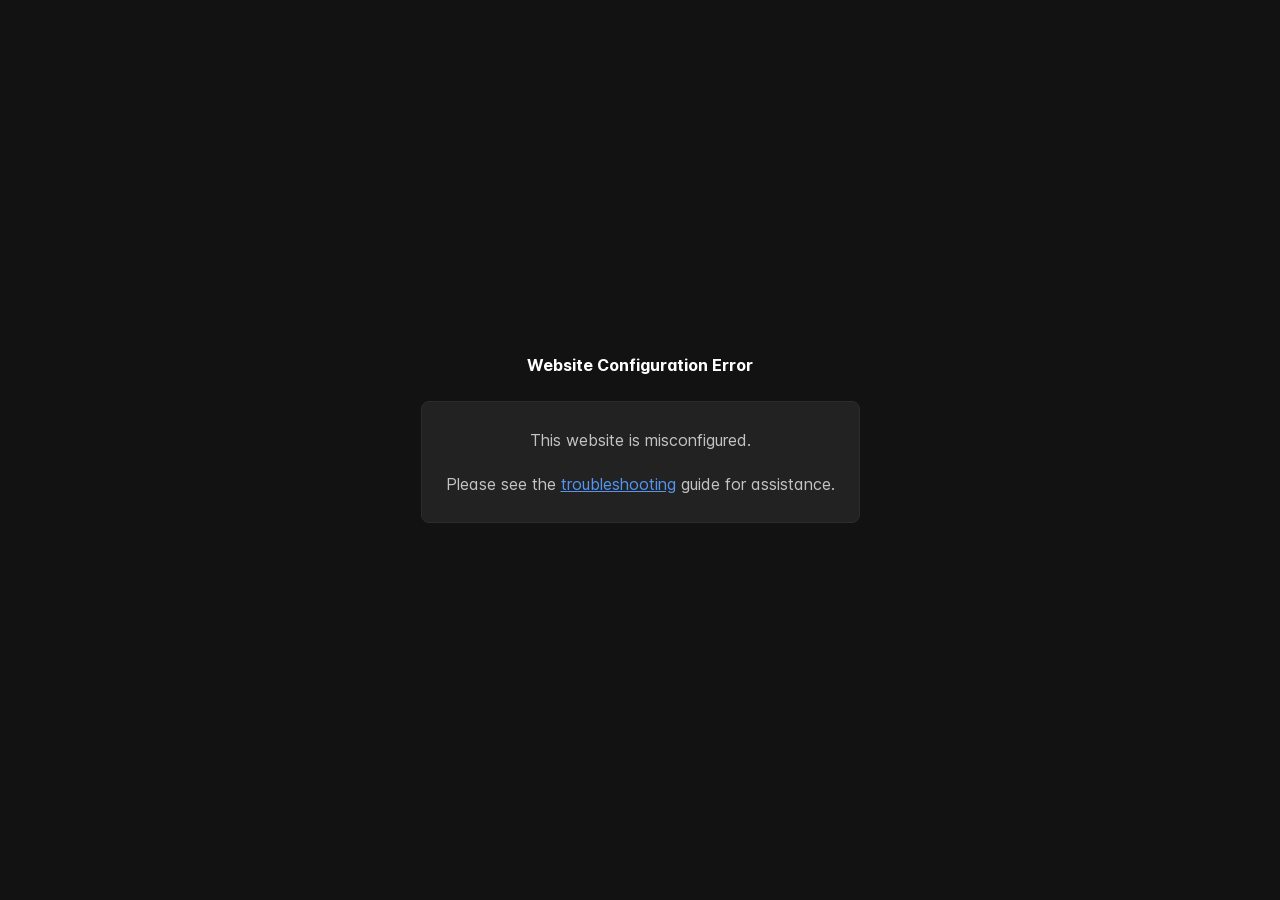
==== commit af9f43da: "Refreshes Retype-generated documentation. Process triggered by latenitefilms." ====
--- a/index.html
+++ b/index.html
@@ -3,366 +3,320 @@
 <head>
     <meta charset="UTF-8">
     <meta name="viewport" content="width=device-width,initial-scale=1">
-    <meta name="turbo-cache-control" content="no-cache" data-turbo-track="reload" data-track-token="3.11.0.822361578498">
+    <meta name="color-scheme" content="light dark">
+    <meta name="turbo-cache-control" content="no-cache" data-turbo-track="reload" data-track-token="4.3.0.827034815332">
 
     <!-- See retype.com -->
-    <meta name="generator" content="Retype 3.11.0">
+    <meta name="generator" content="Retype 4.3.0">
 
     <!-- Primary Meta Tags -->
     <title>ATEM Exporter</title>
     <meta name="title" content="ATEM Exporter">
-    <meta name="description" content="ATEM Exporter is a native Swift + Swift UI Mac Application that listens to a Blackmagic ATEM switcher">
+    <meta name="description" content="ATEM Exporter is a native Swift + Swift UI Mac Application that listens to a Blackmagic ATEM switcher, and logs all the camera changes.">
 
     <!-- Canonical -->
     <link rel="canonical" href="https://atemexporter.fcp.cafe/">
 
-    <!-- Open Graph / Facebook -->
+    <!-- Open Graph -->
     <meta property="og:type" content="website">
     <meta property="og:url" content="https://atemexporter.fcp.cafe/">
     <meta property="og:title" content="ATEM Exporter">
-    <meta property="og:description" content="ATEM Exporter is a native Swift + Swift UI Mac Application that listens to a Blackmagic ATEM switcher">
+    <meta property="og:description" content="ATEM Exporter is a native Swift + Swift UI Mac Application that listens to a Blackmagic ATEM switcher, and logs all the camera changes.">
     <meta property="og:image" content="https://atemexporter.fcp.cafe/static/demo-data.png">
+    <meta property="og:image:width" content="1200">
+    <meta property="og:image:height" content="630">
+    <meta property="og:image:alt" content="ATEM Exporter">
+    <meta property="og:site_name" content="ATEM Exporter">
+    <meta property="og:locale" content="en_US">
 
     <!-- Twitter -->
-    <meta property="twitter:card" content="summary_large_image">
-    <meta property="twitter:url" content="https://atemexporter.fcp.cafe/">
-    <meta property="twitter:title" content="ATEM Exporter">
-    <meta property="twitter:description" content="ATEM Exporter is a native Swift + Swift UI Mac Application that listens to a Blackmagic ATEM switcher">
-    <meta property="twitter:image" content="https://atemexporter.fcp.cafe/static/demo-data.png">
+    <meta name="twitter:card" content="summary_large_image">
+    <meta name="twitter:url" content="https://atemexporter.fcp.cafe/">
+    <meta name="twitter:title" content="ATEM Exporter">
+    <meta name="twitter:description" content="ATEM Exporter is a native Swift + Swift UI Mac Application that listens to a Blackmagic ATEM switcher, and logs all the camera changes.">
+    <meta name="twitter:image" content="https://atemexporter.fcp.cafe/static/demo-data.png">
+    <meta name="twitter:image:alt" content="ATEM Exporter">
 
     <script data-cfasync="false">(function(){var cl=document.documentElement.classList,ls=localStorage.getItem("retype_scheme"),hd=cl.contains("dark"),hl=cl.contains("light"),wm=window.matchMedia&&window.matchMedia("(prefers-color-scheme: dark)").matches;if(ls==="dark"||(!ls&&wm&&!hd&&!hl)){cl.remove("light");cl.add("dark")}else if(ls==="light"||(!ls&&!wm&&!hd&&!hl)){cl.remove("dark");cl.add("light")}})();</script>
 
-    <link href="resources/css/retype.css?v=3.11.0.822361578498" rel="stylesheet">
-
-    <script data-cfasync="false" src="resources/js/config.js?v=3.11.0.822361578498" data-turbo-eval="false" defer></script>
-    <script data-cfasync="false" src="resources/js/retype.js?v=3.11.0" data-turbo-eval="false" defer></script>
-    <script id="lunr-js" data-cfasync="false" src="resources/js/lunr.js?v=3.11.0.822361578498" data-turbo-eval="false" defer></script>
+    <link id="retype-favicon" rel="icon" href="static/favicon.ico" />
+    <link href="resources/css/retype.css?v=4.3.0.827034815332" rel="stylesheet">
+
+    <script data-cfasync="false" src="resources/js/config.js?v=4.3.0.827034815332" data-turbo-eval="false" defer></script>
+    <script data-cfasync="false" src="resources/js/retype.js?v=4.3.0" data-turbo-eval="false" defer></script>
+    <script id="lunr-js" data-cfasync="false" src="resources/js/lunr.js?v=4.3.0.827034815332" data-turbo-eval="false" defer></script>
 </head>
 <body>
     <div id="retype-app" class="relative text-base antialiased text-base-text bg-base-bg font-body">
-        <div class="absolute bottom-0 left-0" style="top: 5rem; right: 50%"></div>
-    
-        <header id="retype-header" class="sticky top-0 z-30 flex w-full h-16 bg-header-bg border-b border-header-border md:h-20">
-            <div class="container relative flex items-center justify-between pr-6 grow md:justify-start">
-                <!-- Mobile menu button skeleton -->
-                <button v-cloak class="skeleton retype-mobile-menu-button flex items-center justify-center shrink-0 overflow-hidden dark:text-white focus:outline-none rounded-full w-10 h-10 ml-3.5 md:hidden"><svg xmlns="http://www.w3.org/2000/svg" class="mb-px shrink-0" width="24" height="24" viewBox="0 0 24 24" role="presentation" style="margin-bottom: 0px;"><g fill="currentColor"><path d="M2 4h20v2H2zM2 11h20v2H2zM2 18h20v2H2z"></path></g></svg></button>
-                <div v-cloak id="retype-sidebar-left-toggle-button"></div>
-        
-                <!-- Logo -->
-                <div class="flex items-center justify-between h-full py-2 md:w-75">
-                    <div class="flex items-center px-2 md:px-6">
-                        <a id="retype-branding-logo" href="" class="flex items-center leading-snug text-xl">
-                            <span class="w-10 mr-2 grow-0 shrink-0 overflow-hidden">
-                                <img class="max-h-10 dark:hidden md:inline-block" src="static/logo.png">
-                                <img class="max-h-10 hidden dark:inline-block" src="static/logo.png">
-                            </span>
-                            <span class="dark:text-white font-bold line-clamp-1 md:line-clamp-2">ATEM Exporter</span>
-                        </a>
-                    </div>
-        
-                    <span class="hidden h-8 border-r md:inline-block border-base-border"></span>
+    <div class="absolute bottom-0 left-0" style="top: 5rem; right: 50%"></div>
+
+    <header id="retype-header" class="sticky top-0 z-30 flex w-full h-16 bg-header-bg border-b border-header-border md:h-20">
+        <div class="container relative flex items-center justify-between pr-6 grow md:justify-start">
+            <!-- Mobile menu button skeleton -->
+            <button v-cloak class="skeleton retype-mobile-menu-button flex items-center justify-center shrink-0 overflow-hidden dark:text-white focus:outline-hidden rounded-full w-10 h-10 ml-3.5 md:hidden"><svg xmlns="http://www.w3.org/2000/svg" class="mb-px shrink-0" width="24" height="24" viewBox="0 0 24 24" role="presentation" style="margin-bottom: 0px;"><g fill="currentColor"><path d="M2 4h20v2H2zM2 11h20v2H2zM2 18h20v2H2z"></path></g></svg></button>
+            <div v-cloak id="retype-sidebar-left-toggle-button"></div>
+    
+            <!-- Logo -->
+            <div class="flex items-center justify-between h-full py-2 md:w-75">
+                <div class="flex items-center px-2 md:px-6">
+                    <a id="retype-branding-logo" href="https://atemexporter.fcp.cafe/" class="flex items-center leading-snug text-xl">
+                        <span class="w-10 mr-2 grow-0 shrink-0 overflow-hidden">
+                            <img class="max-h-10 dark:hidden md:inline-block" src="static/logo.png" alt="" width="1024" height="1024">
+                            <img class="max-h-10 hidden dark:inline-block" src="static/logo.png" alt="" width="1024" height="1024">
+                        </span>
+                        <span class="dark:text-white font-bold line-clamp-1 md:line-clamp-2">ATEM Exporter</span>
+                    </a>
                 </div>
-        
-                <div class="flex justify-between md:grow">
-                    <!-- Top Nav -->
-                    <nav id="retype-header-nav" class="hidden md:flex">
-                        <ul class="flex flex-col mb-4 md:pl-16 md:mb-0 md:flex-row md:items-center">
-                            <li class="mr-6">
-                                <a class="py-2 md:mb-0 inline-flex items-center text-sm whitespace-nowrap transition-colors duration-200 ease-linear md:text-header-text font-header-text-weight hover:text-header-text-hover" href="buy/">
-                                    <svg xmlns="http://www.w3.org/2000/svg" class="mb-px mr-1" width="18" height="18" viewBox="0 0 24 24" role="presentation">
-                                        <g fill="currentColor">
+    
+                <span class="hidden h-8 border-r md:inline-block border-base-border"></span>
+            </div>
+    
+            <div class="flex justify-between md:grow">
+                <!-- Top Nav -->
+                <nav id="retype-header-nav" class="hidden md:flex">
+                    <ul class="flex flex-col mb-4 md:pl-16 md:mb-0 md:flex-row md:items-center">
+                        <li class="mr-6">
+                            <a class="py-2 md:mb-0 inline-flex items-center text-sm whitespace-nowrap transition-colors duration-200 ease-linear md:text-header-text font-header-text hover:text-header-text-hover" href="buy/">
+                                <svg xmlns="http://www.w3.org/2000/svg" class="mb-px mr-1.5" width="18" height="18" viewBox="0 0 24 24" fill="currentColor" aria-hidden="true" focusable="false">
+                                    <path d="M11.25 9.331V.75a.75.75 0 0 1 1.5 0v8.58l1.949-2.11A.75.75 0 1 1 15.8 8.237l-3.25 3.52a.75.75 0 0 1-1.102 0l-3.25-3.52A.75.75 0 1 1 9.3 7.22l1.949 2.111Z"/><path d="M2.5 3.75v11.5c0 .138.112.25.25.25h18.5a.25.25 0 0 0 .25-.25V3.75a.25.25 0 0 0-.25-.25h-5.5a.75.75 0 0 1 0-1.5h5.5c.966 0 1.75.784 1.75 1.75v11.5A1.75 1.75 0 0 1 21.25 17h-6.204c.171 1.375.805 2.652 1.769 3.757A.752.752 0 0 1 16.25 22h-8.5a.75.75 0 0 1-.566-1.243c.965-1.105 1.599-2.382 1.77-3.757H2.75A1.75 1.75 0 0 1 1 15.25V3.75C1 2.784 1.784 2 2.75 2h5.5a.75.75 0 0 1 0 1.5h-5.5a.25.25 0 0 0-.25.25ZM10.463 17c-.126 1.266-.564 2.445-1.223 3.5h5.52c-.66-1.055-1.098-2.234-1.223-3.5Z"/>
+                                </svg>
+                                <span>Buy on Mac App Store</span>
+                            </a>
+                        </li>
+                        <li class="mr-6">
+                            <a class="py-2 md:mb-0 inline-flex items-center text-sm whitespace-nowrap transition-colors duration-200 ease-linear md:text-header-text font-header-text hover:text-header-text-hover" href="https://github.com/latenitefilms/ATEMExporter/issues" target="_blank">
+                                <svg xmlns="http://www.w3.org/2000/svg" class="mb-px mr-1.5" width="18" height="18" viewBox="0 0 24 24" fill="currentColor" aria-hidden="true" focusable="false">
+                                    <path d="M12 1c6.075 0 11 4.925 11 11s-4.925 11-11 11S1 18.075 1 12 5.925 1 12 1ZM2.5 12a9.5 9.5 0 0 0 9.5 9.5 9.5 9.5 0 0 0 9.5-9.5A9.5 9.5 0 0 0 12 2.5 9.5 9.5 0 0 0 2.5 12Zm9.5 2a2 2 0 1 1-.001-3.999A2 2 0 0 1 12 14Z"/>
+                                </svg>
+                                <span>Issues</span>
+                            </a>
+                        </li>
+                        <li class="mr-6">
+                            <a class="py-2 md:mb-0 inline-flex items-center text-sm whitespace-nowrap transition-colors duration-200 ease-linear md:text-header-text font-header-text hover:text-header-text-hover" href="https://github.com/latenitefilms/ATEMExporter/discussions" target="_blank">
+                                <svg xmlns="http://www.w3.org/2000/svg" class="mb-px mr-1.5" width="18" height="18" viewBox="0 0 24 24" fill="currentColor" aria-hidden="true" focusable="false">
+                                    <path d="M1.75 1h12.5c.966 0 1.75.784 1.75 1.75v9.5A1.75 1.75 0 0 1 14.25 14H8.061l-2.574 2.573A1.458 1.458 0 0 1 3 15.543V14H1.75A1.75 1.75 0 0 1 0 12.25v-9.5C0 1.784.784 1 1.75 1ZM1.5 2.75v9.5c0 .138.112.25.25.25h2a.75.75 0 0 1 .75.75v2.19l2.72-2.72a.749.749 0 0 1 .53-.22h6.5a.25.25 0 0 0 .25-.25v-9.5a.25.25 0 0 0-.25-.25H1.75a.25.25 0 0 0-.25.25Z"/><path d="M22.5 8.75a.25.25 0 0 0-.25-.25h-3.5a.75.75 0 0 1 0-1.5h3.5c.966 0 1.75.784 1.75 1.75v9.5A1.75 1.75 0 0 1 22.25 20H21v1.543a1.457 1.457 0 0 1-2.487 1.03L15.939 20H10.75A1.75 1.75 0 0 1 9 18.25v-1.465a.75.75 0 0 1 1.5 0v1.465c0 .138.112.25.25.25h5.5a.75.75 0 0 1 .53.22l2.72 2.72v-2.19a.75.75 0 0 1 .75-.75h2a.25.25 0 0 0 .25-.25v-9.5Z"/>
+                                </svg>
+                                <span>Discussions</span>
+                            </a>
+                        </li>
+                        <li class="mr-6">
+                            <a class="py-2 md:mb-0 inline-flex items-center text-sm whitespace-nowrap transition-colors duration-200 ease-linear md:text-header-text font-header-text hover:text-header-text-hover" href="https://ltnt.tv/discord" target="_blank">
+                                <svg xmlns="http://www.w3.org/2000/svg" class="mb-px mr-1.5" width="18" height="18" viewBox="0 0 24 24" fill="currentColor" aria-hidden="true" focusable="false">
+                                    <path d="M1.75 1h12.5c.966 0 1.75.784 1.75 1.75v9.5A1.75 1.75 0 0 1 14.25 14H8.061l-2.574 2.573A1.458 1.458 0 0 1 3 15.543V14H1.75A1.75 1.75 0 0 1 0 12.25v-9.5C0 1.784.784 1 1.75 1ZM1.5 2.75v9.5c0 .138.112.25.25.25h2a.75.75 0 0 1 .75.75v2.19l2.72-2.72a.749.749 0 0 1 .53-.22h6.5a.25.25 0 0 0 .25-.25v-9.5a.25.25 0 0 0-.25-.25H1.75a.25.25 0 0 0-.25.25Z"/><path d="M22.5 8.75a.25.25 0 0 0-.25-.25h-3.5a.75.75 0 0 1 0-1.5h3.5c.966 0 1.75.784 1.75 1.75v9.5A1.75 1.75 0 0 1 22.25 20H21v1.543a1.457 1.457 0 0 1-2.487 1.03L15.939 20H10.75A1.75 1.75 0 0 1 9 18.25v-1.465a.75.75 0 0 1 1.5 0v1.465c0 .138.112.25.25.25h5.5a.75.75 0 0 1 .53.22l2.72 2.72v-2.19a.75.75 0 0 1 .75-.75h2a.25.25 0 0 0 .25-.25v-9.5Z"/>
+                                </svg>
+                                <span>Discord</span>
+                            </a>
+                        </li>
+                        <li class="mr-6">
+                            <a class="py-2 md:mb-0 inline-flex items-center text-sm whitespace-nowrap transition-colors duration-200 ease-linear md:text-header-text font-header-text hover:text-header-text-hover" href="https://fcp.cafe" target="_blank">
+                                <svg xmlns="http://www.w3.org/2000/svg" class="mb-px mr-1.5" width="18" height="18" viewBox="0 0 24 24" fill="currentColor" aria-hidden="true" focusable="false">
+                                    <path d="M15 4.75a3.25 3.25 0 1 1 6.5 0 3.25 3.25 0 0 1-6.5 0ZM2.5 19.25a3.25 3.25 0 1 1 6.5 0 3.25 3.25 0 0 1-6.5 0Zm0-14.5a3.25 3.25 0 1 1 6.5 0 3.25 3.25 0 0 1-6.5 0ZM5.75 6.5a1.75 1.75 0 1 0-.001-3.501A1.75 1.75 0 0 0 5.75 6.5Zm0 14.5a1.75 1.75 0 1 0-.001-3.501A1.75 1.75 0 0 0 5.75 21Zm12.5-14.5a1.75 1.75 0 1 0-.001-3.501A1.75 1.75 0 0 0 18.25 6.5Z"/><path d="M5.75 16.75A.75.75 0 0 1 5 16V8a.75.75 0 0 1 1.5 0v8a.75.75 0 0 1-.75.75Z"/><path d="M17.5 8.75v-1H19v1a3.75 3.75 0 0 1-3.75 3.75h-7a1.75 1.75 0 0 0-1.75 1.75H5A3.25 3.25 0 0 1 8.25 11h7a2.25 2.25 0 0 0 2.25-2.25Z"/>
+                                </svg>
+                                <span>FCP Cafe</span>
+                            </a>
+                        </li>
+                        <li class="mr-6">
+                            <a class="py-2 md:mb-0 inline-flex items-center text-sm whitespace-nowrap transition-colors duration-200 ease-linear md:text-header-text font-header-text hover:text-header-text-hover" href="https://fcp.cafe/latenite/" target="_blank">
+                                <svg xmlns="http://www.w3.org/2000/svg" class="mb-px mr-1.5" width="18" height="18" viewBox="0 0 24 24" fill="currentColor" aria-hidden="true" focusable="false">
+                                    <path d="M12 2.5c-3.81 0-6.5 2.743-6.5 6.119 0 1.536.632 2.572 1.425 3.56.172.215.347.422.527.635l.096.112c.21.25.427.508.63.774.404.531.783 1.128.995 1.834a.75.75 0 0 1-1.436.432c-.138-.46-.397-.89-.753-1.357a18.111 18.111 0 0 0-.582-.714l-.092-.11c-.18-.212-.37-.436-.555-.667C4.87 12.016 4 10.651 4 8.618 4 4.363 7.415 1 12 1s8 3.362 8 7.619c0 2.032-.87 3.397-1.755 4.5-.185.23-.375.454-.555.667l-.092.109c-.21.248-.405.481-.582.714-.356.467-.615.898-.753 1.357a.751.751 0 0 1-1.437-.432c.213-.706.592-1.303.997-1.834.202-.266.419-.524.63-.774l.095-.112c.18-.213.355-.42.527-.634.793-.99 1.425-2.025 1.425-3.561C18.5 5.243 15.81 2.5 12 2.5ZM8.75 18h6.5a.75.75 0 0 1 0 1.5h-6.5a.75.75 0 0 1 0-1.5Zm.75 3.75a.75.75 0 0 1 .75-.75h3.5a.75.75 0 0 1 0 1.5h-3.5a.75.75 0 0 1-.75-.75Z"/>
+                                </svg>
+                                <span>LateNite</span>
+                            </a>
+                        </li>
+    
+                    </ul>
+                </nav>
+    
+                <div v-cloak class="flex justify-end grow">
+                    <div id="retype-mobile-search-button"></div>
+                    <doc-search-desktop></doc-search-desktop>
+    
+                    <doc-theme-switch class="lg:ml-2"></doc-theme-switch>
+                    <doc-history></doc-history>
+                </div>
+            </div>
+        </div>
+    </header>
+
+
+    <div id="retype-container" class="container relative flex bg-white">
+        <!-- Sidebar Skeleton -->
+        <div v-cloak class="fixed flex flex-col shrink-0 duration-300 ease-in-out bg-sidebar-left-bg border-sidebar-left-border sidebar top-20 w-75 border-r h-screen md:sticky transition-transform skeleton">
+        
+            <div class="flex items-center h-16 px-6">
+                <input id="retype-filter-input-mock" class="w-full h-10 pl-8 px-3 py-2 transition-colors duration-200 ease-linear bg-filter-bg border border-filter-border rounded-lg shadow-none md:text-sm hover:border-filter-border-hover focus:outline-hidden focus:border-filter-border-focus placeholder-filter-placeholder" type="text">
+            </div>
+        
+            <div class="pl-6 mt-1 mb-4">
+                <div class="w-32 h-3 mb-4 bg-skeleton-bg rounded-full loading"></div>
+                <div class="w-48 h-3 mb-4 bg-skeleton-bg rounded-full loading"></div>
+                <div class="w-40 h-3 mb-4 bg-skeleton-bg rounded-full loading"></div>
+                <div class="w-32 h-3 mb-4 bg-skeleton-bg rounded-full loading"></div>
+                <div class="w-48 h-3 mb-4 bg-skeleton-bg rounded-full loading"></div>
+                <div class="w-40 h-3 mb-4 bg-skeleton-bg rounded-full loading"></div>
+            </div>
+        
+        </div>
+        
+        <!-- Sidebar component -->
+        <doc-sidebar v-cloak>
+            <template #sidebar-footer>
+                <div class="shrink-0 mt-auto border-t md:bg-transparent md:border-none dark:border-base-border">
+        
+                    <div class="py-3 px-6 md:hidden border-b dark:border-base-border">
+                        <nav>
+                            <ul class="flex flex-wrap justify-center items-center">
+                                <li class="mr-6">
+                                    <a class="block py-1 inline-flex items-center text-sm whitespace-nowrap transition-colors duration-200 ease-linear md:text-header-text font-header-text hover:text-header-text-hover" href="buy/">
+                                        <svg xmlns="http://www.w3.org/2000/svg" class="mb-px mr-1.5" width="18" height="18" viewBox="0 0 24 24" fill="currentColor" aria-hidden="true" focusable="false">
                                             <path d="M11.25 9.331V.75a.75.75 0 0 1 1.5 0v8.58l1.949-2.11A.75.75 0 1 1 15.8 8.237l-3.25 3.52a.75.75 0 0 1-1.102 0l-3.25-3.52A.75.75 0 1 1 9.3 7.22l1.949 2.111Z"/><path d="M2.5 3.75v11.5c0 .138.112.25.25.25h18.5a.25.25 0 0 0 .25-.25V3.75a.25.25 0 0 0-.25-.25h-5.5a.75.75 0 0 1 0-1.5h5.5c.966 0 1.75.784 1.75 1.75v11.5A1.75 1.75 0 0 1 21.25 17h-6.204c.171 1.375.805 2.652 1.769 3.757A.752.752 0 0 1 16.25 22h-8.5a.75.75 0 0 1-.566-1.243c.965-1.105 1.599-2.382 1.77-3.757H2.75A1.75 1.75 0 0 1 1 15.25V3.75C1 2.784 1.784 2 2.75 2h5.5a.75.75 0 0 1 0 1.5h-5.5a.25.25 0 0 0-.25.25ZM10.463 17c-.126 1.266-.564 2.445-1.223 3.5h5.52c-.66-1.055-1.098-2.234-1.223-3.5Z"/>
-                                        </g>
-                                    </svg>
-                                    <span>Buy on Mac App Store</span>
-                                </a>
-                            </li>
-                            <li class="mr-6">
-                                <a class="py-2 md:mb-0 inline-flex items-center text-sm whitespace-nowrap transition-colors duration-200 ease-linear md:text-header-text font-header-text-weight hover:text-header-text-hover" href="https://github.com/latenitefilms/ATEMExporter/issues" target="_blank">
-                                    <svg xmlns="http://www.w3.org/2000/svg" class="mb-px mr-1" width="18" height="18" viewBox="0 0 24 24" role="presentation">
-                                        <g fill="currentColor">
+                                        </svg>
+                                        <span>Buy on Mac App Store</span>
+                                    </a>
+                                </li>
+                                <li class="mr-6">
+                                    <a class="block py-1 inline-flex items-center text-sm whitespace-nowrap transition-colors duration-200 ease-linear md:text-header-text font-header-text hover:text-header-text-hover" href="https://github.com/latenitefilms/ATEMExporter/issues" target="_blank">
+                                        <svg xmlns="http://www.w3.org/2000/svg" class="mb-px mr-1.5" width="18" height="18" viewBox="0 0 24 24" fill="currentColor" aria-hidden="true" focusable="false">
                                             <path d="M12 1c6.075 0 11 4.925 11 11s-4.925 11-11 11S1 18.075 1 12 5.925 1 12 1ZM2.5 12a9.5 9.5 0 0 0 9.5 9.5 9.5 9.5 0 0 0 9.5-9.5A9.5 9.5 0 0 0 12 2.5 9.5 9.5 0 0 0 2.5 12Zm9.5 2a2 2 0 1 1-.001-3.999A2 2 0 0 1 12 14Z"/>
-                                        </g>
-                                    </svg>
-                                    <span>Issues</span>
-                                </a>
-                            </li>
-                            <li class="mr-6">
-                                <a class="py-2 md:mb-0 inline-flex items-center text-sm whitespace-nowrap transition-colors duration-200 ease-linear md:text-header-text font-header-text-weight hover:text-header-text-hover" href="https://github.com/latenitefilms/ATEMExporter/discussions" target="_blank">
-                                    <svg xmlns="http://www.w3.org/2000/svg" class="mb-px mr-1" width="18" height="18" viewBox="0 0 24 24" role="presentation">
-                                        <g fill="currentColor">
+                                        </svg>
+                                        <span>Issues</span>
+                                    </a>
+                                </li>
+                                <li class="mr-6">
+                                    <a class="block py-1 inline-flex items-center text-sm whitespace-nowrap transition-colors duration-200 ease-linear md:text-header-text font-header-text hover:text-header-text-hover" href="https://github.com/latenitefilms/ATEMExporter/discussions" target="_blank">
+                                        <svg xmlns="http://www.w3.org/2000/svg" class="mb-px mr-1.5" width="18" height="18" viewBox="0 0 24 24" fill="currentColor" aria-hidden="true" focusable="false">
                                             <path d="M1.75 1h12.5c.966 0 1.75.784 1.75 1.75v9.5A1.75 1.75 0 0 1 14.25 14H8.061l-2.574 2.573A1.458 1.458 0 0 1 3 15.543V14H1.75A1.75 1.75 0 0 1 0 12.25v-9.5C0 1.784.784 1 1.75 1ZM1.5 2.75v9.5c0 .138.112.25.25.25h2a.75.75 0 0 1 .75.75v2.19l2.72-2.72a.749.749 0 0 1 .53-.22h6.5a.25.25 0 0 0 .25-.25v-9.5a.25.25 0 0 0-.25-.25H1.75a.25.25 0 0 0-.25.25Z"/><path d="M22.5 8.75a.25.25 0 0 0-.25-.25h-3.5a.75.75 0 0 1 0-1.5h3.5c.966 0 1.75.784 1.75 1.75v9.5A1.75 1.75 0 0 1 22.25 20H21v1.543a1.457 1.457 0 0 1-2.487 1.03L15.939 20H10.75A1.75 1.75 0 0 1 9 18.25v-1.465a.75.75 0 0 1 1.5 0v1.465c0 .138.112.25.25.25h5.5a.75.75 0 0 1 .53.22l2.72 2.72v-2.19a.75.75 0 0 1 .75-.75h2a.25.25 0 0 0 .25-.25v-9.5Z"/>
-                                        </g>
-                                    </svg>
-                                    <span>Discussions</span>
-                                </a>
-                            </li>
-                            <li class="mr-6">
-                                <a class="py-2 md:mb-0 inline-flex items-center text-sm whitespace-nowrap transition-colors duration-200 ease-linear md:text-header-text font-header-text-weight hover:text-header-text-hover" href="https://ltnt.tv/discord" target="_blank">
-                                    <svg xmlns="http://www.w3.org/2000/svg" class="mb-px mr-1" width="18" height="18" viewBox="0 0 24 24" role="presentation">
-                                        <g fill="currentColor">
+                                        </svg>
+                                        <span>Discussions</span>
+                                    </a>
+                                </li>
+                                <li class="mr-6">
+                                    <a class="block py-1 inline-flex items-center text-sm whitespace-nowrap transition-colors duration-200 ease-linear md:text-header-text font-header-text hover:text-header-text-hover" href="https://ltnt.tv/discord" target="_blank">
+                                        <svg xmlns="http://www.w3.org/2000/svg" class="mb-px mr-1.5" width="18" height="18" viewBox="0 0 24 24" fill="currentColor" aria-hidden="true" focusable="false">
                                             <path d="M1.75 1h12.5c.966 0 1.75.784 1.75 1.75v9.5A1.75 1.75 0 0 1 14.25 14H8.061l-2.574 2.573A1.458 1.458 0 0 1 3 15.543V14H1.75A1.75 1.75 0 0 1 0 12.25v-9.5C0 1.784.784 1 1.75 1ZM1.5 2.75v9.5c0 .138.112.25.25.25h2a.75.75 0 0 1 .75.75v2.19l2.72-2.72a.749.749 0 0 1 .53-.22h6.5a.25.25 0 0 0 .25-.25v-9.5a.25.25 0 0 0-.25-.25H1.75a.25.25 0 0 0-.25.25Z"/><path d="M22.5 8.75a.25.25 0 0 0-.25-.25h-3.5a.75.75 0 0 1 0-1.5h3.5c.966 0 1.75.784 1.75 1.75v9.5A1.75 1.75 0 0 1 22.25 20H21v1.543a1.457 1.457 0 0 1-2.487 1.03L15.939 20H10.75A1.75 1.75 0 0 1 9 18.25v-1.465a.75.75 0 0 1 1.5 0v1.465c0 .138.112.25.25.25h5.5a.75.75 0 0 1 .53.22l2.72 2.72v-2.19a.75.75 0 0 1 .75-.75h2a.25.25 0 0 0 .25-.25v-9.5Z"/>
-                                        </g>
-                                    </svg>
-                                    <span>Discord</span>
-                                </a>
-                            </li>
-                            <li class="mr-6">
-                                <a class="py-2 md:mb-0 inline-flex items-center text-sm whitespace-nowrap transition-colors duration-200 ease-linear md:text-header-text font-header-text-weight hover:text-header-text-hover" href="https://fcp.cafe" target="_blank">
-                                    <svg xmlns="http://www.w3.org/2000/svg" class="mb-px mr-1" width="18" height="18" viewBox="0 0 24 24" role="presentation">
-                                        <g fill="currentColor">
+                                        </svg>
+                                        <span>Discord</span>
+                                    </a>
+                                </li>
+                                <li class="mr-6">
+                                    <a class="block py-1 inline-flex items-center text-sm whitespace-nowrap transition-colors duration-200 ease-linear md:text-header-text font-header-text hover:text-header-text-hover" href="https://fcp.cafe" target="_blank">
+                                        <svg xmlns="http://www.w3.org/2000/svg" class="mb-px mr-1.5" width="18" height="18" viewBox="0 0 24 24" fill="currentColor" aria-hidden="true" focusable="false">
                                             <path d="M15 4.75a3.25 3.25 0 1 1 6.5 0 3.25 3.25 0 0 1-6.5 0ZM2.5 19.25a3.25 3.25 0 1 1 6.5 0 3.25 3.25 0 0 1-6.5 0Zm0-14.5a3.25 3.25 0 1 1 6.5 0 3.25 3.25 0 0 1-6.5 0ZM5.75 6.5a1.75 1.75 0 1 0-.001-3.501A1.75 1.75 0 0 0 5.75 6.5Zm0 14.5a1.75 1.75 0 1 0-.001-3.501A1.75 1.75 0 0 0 5.75 21Zm12.5-14.5a1.75 1.75 0 1 0-.001-3.501A1.75 1.75 0 0 0 18.25 6.5Z"/><path d="M5.75 16.75A.75.75 0 0 1 5 16V8a.75.75 0 0 1 1.5 0v8a.75.75 0 0 1-.75.75Z"/><path d="M17.5 8.75v-1H19v1a3.75 3.75 0 0 1-3.75 3.75h-7a1.75 1.75 0 0 0-1.75 1.75H5A3.25 3.25 0 0 1 8.25 11h7a2.25 2.25 0 0 0 2.25-2.25Z"/>
-                                        </g>
-                                    </svg>
-                                    <span>FCP Cafe</span>
-                                </a>
-                            </li>
-                            <li class="mr-6">
-                                <a class="py-2 md:mb-0 inline-flex items-center text-sm whitespace-nowrap transition-colors duration-200 ease-linear md:text-header-text font-header-text-weight hover:text-header-text-hover" href="https://fcp.cafe/latenite/" target="_blank">
-                                    <svg xmlns="http://www.w3.org/2000/svg" class="mb-px mr-1" width="18" height="18" viewBox="0 0 24 24" role="presentation">
-                                        <g fill="currentColor">
+                                        </svg>
+                                        <span>FCP Cafe</span>
+                                    </a>
+                                </li>
+                                <li class="mr-6">
+                                    <a class="block py-1 inline-flex items-center text-sm whitespace-nowrap transition-colors duration-200 ease-linear md:text-header-text font-header-text hover:text-header-text-hover" href="https://fcp.cafe/latenite/" target="_blank">
+                                        <svg xmlns="http://www.w3.org/2000/svg" class="mb-px mr-1.5" width="18" height="18" viewBox="0 0 24 24" fill="currentColor" aria-hidden="true" focusable="false">
                                             <path d="M12 2.5c-3.81 0-6.5 2.743-6.5 6.119 0 1.536.632 2.572 1.425 3.56.172.215.347.422.527.635l.096.112c.21.25.427.508.63.774.404.531.783 1.128.995 1.834a.75.75 0 0 1-1.436.432c-.138-.46-.397-.89-.753-1.357a18.111 18.111 0 0 0-.582-.714l-.092-.11c-.18-.212-.37-.436-.555-.667C4.87 12.016 4 10.651 4 8.618 4 4.363 7.415 1 12 1s8 3.362 8 7.619c0 2.032-.87 3.397-1.755 4.5-.185.23-.375.454-.555.667l-.092.109c-.21.248-.405.481-.582.714-.356.467-.615.898-.753 1.357a.751.751 0 0 1-1.437-.432c.213-.706.592-1.303.997-1.834.202-.266.419-.524.63-.774l.095-.112c.18-.213.355-.42.527-.634.793-.99 1.425-2.025 1.425-3.561C18.5 5.243 15.81 2.5 12 2.5ZM8.75 18h6.5a.75.75 0 0 1 0 1.5h-6.5a.75.75 0 0 1 0-1.5Zm.75 3.75a.75.75 0 0 1 .75-.75h3.5a.75.75 0 0 1 0 1.5h-3.5a.75.75 0 0 1-.75-.75Z"/>
-                                        </g>
-                                    </svg>
-                                    <span>LateNite</span>
-                                </a>
-                            </li>
-        
-                        </ul>
-                    </nav>
-        
-                    <!-- Header Right Skeleton -->
-                    <div v-cloak class="flex justify-end grow skeleton">
-        
-                        <!-- Search input mock -->
-                        <div class="relative hidden w-40 lg:block lg:max-w-sm lg:ml-auto">
-                            <div class="absolute flex items-center justify-center h-full pl-3 dark:text-dark-300">
-                                <svg xmlns="http://www.w3.org/2000/svg" class="icon-base" width="16" height="16" viewBox="0 0 24 24" aria-labelledby="icon" role="presentation" style="margin-bottom: 1px;"><g fill="currentColor" ><path d="M21.71 20.29l-3.68-3.68A8.963 8.963 0 0020 11c0-4.96-4.04-9-9-9s-9 4.04-9 9 4.04 9 9 9c2.12 0 4.07-.74 5.61-1.97l3.68 3.68c.2.19.45.29.71.29s.51-.1.71-.29c.39-.39.39-1.03 0-1.42zM4 11c0-3.86 3.14-7 7-7s7 3.14 7 7c0 1.92-.78 3.66-2.04 4.93-.01.01-.02.01-.02.01-.01.01-.01.01-.01.02A6.98 6.98 0 0111 18c-3.86 0-7-3.14-7-7z" ></path></g></svg>
-                            </div>
-                            <input class="w-full h-10 placeholder-search-placeholder transition-colors duration-200 ease-in bg-search-bg border border-transparent rounded md:text-sm hover:border-search-border-hover focus:outline-none focus:border-search-border-focus" style="padding: 0.625rem 0.75rem 0.625rem 2rem" type="text" placeholder="Search">
-                        </div>
-        
-                        <!-- Mobile search button -->
-                        <div class="flex items-center justify-center w-10 h-10 lg:hidden">
-                            <svg xmlns="http://www.w3.org/2000/svg" class="shrink-0 icon-base" width="20" height="20" viewBox="0 0 24 24" aria-labelledby="icon" role="presentation" style="margin-bottom: 0px;"><g fill="currentColor" ><path d="M21.71 20.29l-3.68-3.68A8.963 8.963 0 0020 11c0-4.96-4.04-9-9-9s-9 4.04-9 9 4.04 9 9 9c2.12 0 4.07-.74 5.61-1.97l3.68 3.68c.2.19.45.29.71.29s.51-.1.71-.29c.39-.39.39-1.03 0-1.42zM4 11c0-3.86 3.14-7 7-7s7 3.14 7 7c0 1.92-.78 3.66-2.04 4.93-.01.01-.02.01-.02.01-.01.01-.01.01-.01.02A6.98 6.98 0 0111 18c-3.86 0-7-3.14-7-7z" ></path></g></svg>
-                        </div>
-        
-                        <!-- Dark mode switch placeholder -->
-                        <div class="w-10 h-10 lg:ml-2"></div>
-        
-                        <!-- History button -->
-                        <div class="flex items-center justify-center w-10 h-10" style="margin-right: -0.625rem;">
-                            <svg xmlns="http://www.w3.org/2000/svg" class="shrink-0 icon-base" width="22" height="22" viewBox="0 0 24 24" aria-labelledby="icon" role="presentation" style="margin-bottom: 0px;"><g fill="currentColor" ><g ><path d="M12.01 6.01c-.55 0-1 .45-1 1V12a1 1 0 00.4.8l3 2.22a.985.985 0 001.39-.2.996.996 0 00-.21-1.4l-2.6-1.92V7.01c.02-.55-.43-1-.98-1z"></path><path d="M12.01 1.91c-5.33 0-9.69 4.16-10.05 9.4l-.29-.26a.997.997 0 10-1.34 1.48l1.97 1.79c.19.17.43.26.67.26s.48-.09.67-.26l1.97-1.79a.997.997 0 10-1.34-1.48l-.31.28c.34-4.14 3.82-7.41 8.05-7.41 4.46 0 8.08 3.63 8.08 8.09s-3.63 8.08-8.08 8.08c-2.18 0-4.22-.85-5.75-2.4a.996.996 0 10-1.42 1.4 10.02 10.02 0 007.17 2.99c5.56 0 10.08-4.52 10.08-10.08.01-5.56-4.52-10.09-10.08-10.09z"></path></g></g></svg>
-                        </div>
-                    </div>
-        
-                    <div v-cloak class="flex justify-end grow">
-                        <div id="retype-mobile-search-button"></div>
-                        <doc-search-desktop></doc-search-desktop>
-        
-                        <doc-theme-switch class="lg:ml-2"></doc-theme-switch>
-                        <doc-history></doc-history>
+                                        </svg>
+                                        <span>LateNite</span>
+                                    </a>
+                                </li>
+        
+                            </ul>
+                        </nav>
                     </div>
                 </div>
-            </div>
-        </header>
-    
-    
-        <div id="retype-container" class="container relative flex bg-white">
-            <!-- Sidebar Skeleton -->
-            <div v-cloak class="fixed flex flex-col shrink-0 duration-300 ease-in-out bg-sidebar-left-bg border-sidebar-left-border sidebar top-20 w-75 border-r h-screen md:sticky transition-transform skeleton">
-            
-                <div class="flex items-center h-16 px-6">
-                    <input class="w-full h-8 px-3 py-2 transition-colors duration-200 ease-linear bg-filter-bg border border-filter-border rounded shadow-none text-sm focus:outline-none focus:border-filter-border-focus" type="text" placeholder="Filter">
-                </div>
-            
-                <div class="pl-6 mt-1 mb-4">
-                    <div class="w-32 h-3 mb-4 bg-skeleton-bg rounded-full loading"></div>
-                    <div class="w-48 h-3 mb-4 bg-skeleton-bg rounded-full loading"></div>
-                    <div class="w-40 h-3 mb-4 bg-skeleton-bg rounded-full loading"></div>
-                    <div class="w-32 h-3 mb-4 bg-skeleton-bg rounded-full loading"></div>
-                    <div class="w-48 h-3 mb-4 bg-skeleton-bg rounded-full loading"></div>
-                    <div class="w-40 h-3 mb-4 bg-skeleton-bg rounded-full loading"></div>
-                </div>
-            
-            </div>
-            
-            <!-- Sidebar component -->
-            <doc-sidebar v-cloak>
-                <template #sidebar-footer>
-                    <div class="shrink-0 mt-auto border-t md:bg-transparent md:border-none dark:border-base-border">
-            
-                        <div class="py-3 px-6 md:hidden border-b dark:border-base-border">
-                            <nav>
-                                <ul class="flex flex-wrap justify-center items-center">
-                                    <li class="mr-6">
-                                        <a class="block py-1 inline-flex items-center text-sm whitespace-nowrap transition-colors duration-200 ease-linear md:text-header-text font-header-text-weight hover:text-header-text-hover" href="buy/">
-                                            <svg xmlns="http://www.w3.org/2000/svg" class="mb-px mr-1" width="18" height="18" viewBox="0 0 24 24" role="presentation">
-                                                <g fill="currentColor">
-                                                    <path d="M11.25 9.331V.75a.75.75 0 0 1 1.5 0v8.58l1.949-2.11A.75.75 0 1 1 15.8 8.237l-3.25 3.52a.75.75 0 0 1-1.102 0l-3.25-3.52A.75.75 0 1 1 9.3 7.22l1.949 2.111Z"/><path d="M2.5 3.75v11.5c0 .138.112.25.25.25h18.5a.25.25 0 0 0 .25-.25V3.75a.25.25 0 0 0-.25-.25h-5.5a.75.75 0 0 1 0-1.5h5.5c.966 0 1.75.784 1.75 1.75v11.5A1.75 1.75 0 0 1 21.25 17h-6.204c.171 1.375.805 2.652 1.769 3.757A.752.752 0 0 1 16.25 22h-8.5a.75.75 0 0 1-.566-1.243c.965-1.105 1.599-2.382 1.77-3.757H2.75A1.75 1.75 0 0 1 1 15.25V3.75C1 2.784 1.784 2 2.75 2h5.5a.75.75 0 0 1 0 1.5h-5.5a.25.25 0 0 0-.25.25ZM10.463 17c-.126 1.266-.564 2.445-1.223 3.5h5.52c-.66-1.055-1.098-2.234-1.223-3.5Z"/>
-                                                </g>
-                                            </svg>
-                                            <span>Buy on Mac App Store</span>
-                                        </a>
-                                    </li>
-                                    <li class="mr-6">
-                                        <a class="block py-1 inline-flex items-center text-sm whitespace-nowrap transition-colors duration-200 ease-linear md:text-header-text font-header-text-weight hover:text-header-text-hover" href="https://github.com/latenitefilms/ATEMExporter/issues" target="_blank">
-                                            <svg xmlns="http://www.w3.org/2000/svg" class="mb-px mr-1" width="18" height="18" viewBox="0 0 24 24" role="presentation">
-                                                <g fill="currentColor">
-                                                    <path d="M12 1c6.075 0 11 4.925 11 11s-4.925 11-11 11S1 18.075 1 12 5.925 1 12 1ZM2.5 12a9.5 9.5 0 0 0 9.5 9.5 9.5 9.5 0 0 0 9.5-9.5A9.5 9.5 0 0 0 12 2.5 9.5 9.5 0 0 0 2.5 12Zm9.5 2a2 2 0 1 1-.001-3.999A2 2 0 0 1 12 14Z"/>
-                                                </g>
-                                            </svg>
-                                            <span>Issues</span>
-                                        </a>
-                                    </li>
-                                    <li class="mr-6">
-                                        <a class="block py-1 inline-flex items-center text-sm whitespace-nowrap transition-colors duration-200 ease-linear md:text-header-text font-header-text-weight hover:text-header-text-hover" href="https://github.com/latenitefilms/ATEMExporter/discussions" target="_blank">
-                                            <svg xmlns="http://www.w3.org/2000/svg" class="mb-px mr-1" width="18" height="18" viewBox="0 0 24 24" role="presentation">
-                                                <g fill="currentColor">
-                                                    <path d="M1.75 1h12.5c.966 0 1.75.784 1.75 1.75v9.5A1.75 1.75 0 0 1 14.25 14H8.061l-2.574 2.573A1.458 1.458 0 0 1 3 15.543V14H1.75A1.75 1.75 0 0 1 0 12.25v-9.5C0 1.784.784 1 1.75 1ZM1.5 2.75v9.5c0 .138.112.25.25.25h2a.75.75 0 0 1 .75.75v2.19l2.72-2.72a.749.749 0 0 1 .53-.22h6.5a.25.25 0 0 0 .25-.25v-9.5a.25.25 0 0 0-.25-.25H1.75a.25.25 0 0 0-.25.25Z"/><path d="M22.5 8.75a.25.25 0 0 0-.25-.25h-3.5a.75.75 0 0 1 0-1.5h3.5c.966 0 1.75.784 1.75 1.75v9.5A1.75 1.75 0 0 1 22.25 20H21v1.543a1.457 1.457 0 0 1-2.487 1.03L15.939 20H10.75A1.75 1.75 0 0 1 9 18.25v-1.465a.75.75 0 0 1 1.5 0v1.465c0 .138.112.25.25.25h5.5a.75.75 0 0 1 .53.22l2.72 2.72v-2.19a.75.75 0 0 1 .75-.75h2a.25.25 0 0 0 .25-.25v-9.5Z"/>
-                                                </g>
-                                            </svg>
-                                            <span>Discussions</span>
-                                        </a>
-                                    </li>
-                                    <li class="mr-6">
-                                        <a class="block py-1 inline-flex items-center text-sm whitespace-nowrap transition-colors duration-200 ease-linear md:text-header-text font-header-text-weight hover:text-header-text-hover" href="https://ltnt.tv/discord" target="_blank">
-                                            <svg xmlns="http://www.w3.org/2000/svg" class="mb-px mr-1" width="18" height="18" viewBox="0 0 24 24" role="presentation">
-                                                <g fill="currentColor">
-                                                    <path d="M1.75 1h12.5c.966 0 1.75.784 1.75 1.75v9.5A1.75 1.75 0 0 1 14.25 14H8.061l-2.574 2.573A1.458 1.458 0 0 1 3 15.543V14H1.75A1.75 1.75 0 0 1 0 12.25v-9.5C0 1.784.784 1 1.75 1ZM1.5 2.75v9.5c0 .138.112.25.25.25h2a.75.75 0 0 1 .75.75v2.19l2.72-2.72a.749.749 0 0 1 .53-.22h6.5a.25.25 0 0 0 .25-.25v-9.5a.25.25 0 0 0-.25-.25H1.75a.25.25 0 0 0-.25.25Z"/><path d="M22.5 8.75a.25.25 0 0 0-.25-.25h-3.5a.75.75 0 0 1 0-1.5h3.5c.966 0 1.75.784 1.75 1.75v9.5A1.75 1.75 0 0 1 22.25 20H21v1.543a1.457 1.457 0 0 1-2.487 1.03L15.939 20H10.75A1.75 1.75 0 0 1 9 18.25v-1.465a.75.75 0 0 1 1.5 0v1.465c0 .138.112.25.25.25h5.5a.75.75 0 0 1 .53.22l2.72 2.72v-2.19a.75.75 0 0 1 .75-.75h2a.25.25 0 0 0 .25-.25v-9.5Z"/>
-                                                </g>
-                                            </svg>
-                                            <span>Discord</span>
-                                        </a>
-                                    </li>
-                                    <li class="mr-6">
-                                        <a class="block py-1 inline-flex items-center text-sm whitespace-nowrap transition-colors duration-200 ease-linear md:text-header-text font-header-text-weight hover:text-header-text-hover" href="https://fcp.cafe" target="_blank">
-                                            <svg xmlns="http://www.w3.org/2000/svg" class="mb-px mr-1" width="18" height="18" viewBox="0 0 24 24" role="presentation">
-                                                <g fill="currentColor">
-                                                    <path d="M15 4.75a3.25 3.25 0 1 1 6.5 0 3.25 3.25 0 0 1-6.5 0ZM2.5 19.25a3.25 3.25 0 1 1 6.5 0 3.25 3.25 0 0 1-6.5 0Zm0-14.5a3.25 3.25 0 1 1 6.5 0 3.25 3.25 0 0 1-6.5 0ZM5.75 6.5a1.75 1.75 0 1 0-.001-3.501A1.75 1.75 0 0 0 5.75 6.5Zm0 14.5a1.75 1.75 0 1 0-.001-3.501A1.75 1.75 0 0 0 5.75 21Zm12.5-14.5a1.75 1.75 0 1 0-.001-3.501A1.75 1.75 0 0 0 18.25 6.5Z"/><path d="M5.75 16.75A.75.75 0 0 1 5 16V8a.75.75 0 0 1 1.5 0v8a.75.75 0 0 1-.75.75Z"/><path d="M17.5 8.75v-1H19v1a3.75 3.75 0 0 1-3.75 3.75h-7a1.75 1.75 0 0 0-1.75 1.75H5A3.25 3.25 0 0 1 8.25 11h7a2.25 2.25 0 0 0 2.25-2.25Z"/>
-                                                </g>
-                                            </svg>
-                                            <span>FCP Cafe</span>
-                                        </a>
-                                    </li>
-                                    <li class="mr-6">
-                                        <a class="block py-1 inline-flex items-center text-sm whitespace-nowrap transition-colors duration-200 ease-linear md:text-header-text font-header-text-weight hover:text-header-text-hover" href="https://fcp.cafe/latenite/" target="_blank">
-                                            <svg xmlns="http://www.w3.org/2000/svg" class="mb-px mr-1" width="18" height="18" viewBox="0 0 24 24" role="presentation">
-                                                <g fill="currentColor">
-                                                    <path d="M12 2.5c-3.81 0-6.5 2.743-6.5 6.119 0 1.536.632 2.572 1.425 3.56.172.215.347.422.527.635l.096.112c.21.25.427.508.63.774.404.531.783 1.128.995 1.834a.75.75 0 0 1-1.436.432c-.138-.46-.397-.89-.753-1.357a18.111 18.111 0 0 0-.582-.714l-.092-.11c-.18-.212-.37-.436-.555-.667C4.87 12.016 4 10.651 4 8.618 4 4.363 7.415 1 12 1s8 3.362 8 7.619c0 2.032-.87 3.397-1.755 4.5-.185.23-.375.454-.555.667l-.092.109c-.21.248-.405.481-.582.714-.356.467-.615.898-.753 1.357a.751.751 0 0 1-1.437-.432c.213-.706.592-1.303.997-1.834.202-.266.419-.524.63-.774l.095-.112c.18-.213.355-.42.527-.634.793-.99 1.425-2.025 1.425-3.561C18.5 5.243 15.81 2.5 12 2.5ZM8.75 18h6.5a.75.75 0 0 1 0 1.5h-6.5a.75.75 0 0 1 0-1.5Zm.75 3.75a.75.75 0 0 1 .75-.75h3.5a.75.75 0 0 1 0 1.5h-3.5a.75.75 0 0 1-.75-.75Z"/>
-                                                </g>
-                                            </svg>
-                                            <span>LateNite</span>
-                                        </a>
-                                    </li>
-            
-                                </ul>
-                            </nav>
-                        </div>
-                    </div>
-                </template>
-            </doc-sidebar>
-    
-            <div class="grow min-w-0 bg-body-bg">
-                <!-- Render "toolbar" template here on api pages --><!-- Render page content -->
-                <div class="flex">
-                    <div id="retype-main" class="min-w-0 p-4 grow md:px-16">
-                        <main class="relative pb-12 lg:pt-2">
-                            <div class="retype-markdown" id="retype-content">
-                                <!-- Rendered if sidebar right is enabled -->
-                                <div id="retype-sidebar-right-toggle"></div>
-                                <!-- Page content  -->
-<doc-anchor-target id="atem-exporter" class="break-words">
-    <h1>
-        <doc-anchor-trigger class="header-anchor-trigger" to="#atem-exporter">#</doc-anchor-trigger>
-        <span>ATEM Exporter</span>
-    </h1>
-</doc-anchor-target>
+            </template>
+        </doc-sidebar>
+
+        <div class="grow min-w-0 bg-body-bg">
+            <!-- Render "toolbar" template here on api pages --><!-- Render page content -->
+<div class="flex">
+    <div id="retype-main" class="min-w-0 p-4 grow md:px-16">
+        <main class="relative pb-12 lg:pt-2">
+            <div class="retype-markdown" id="retype-content">
+                <!-- Rendered if sidebar right is enabled -->
+                <div id="retype-sidebar-right-toggle"></div>
+                <!-- Page content  -->
+<h1 id="atem-exporter">ATEM Exporter</h1>
 <p><strong>ATEM Exporter</strong> is a native Swift + Swift UI Mac Application that listens to a <a href="https://www.blackmagicdesign.com/products/atem" class="outbound" target="_blank"><span>Blackmagic ATEM switcher</span><svg xmlns="http://www.w3.org/2000/svg" class="retype-outbound-trigger docs-icon ml-1" viewBox="0 0 24 24" role="presentation"><g fill="currentColor"><path d="M15.5 2.25a.75.75 0 0 1 .75-.75h5.5a.75.75 0 0 1 .75.75v5.5a.75.75 0 0 1-1.5 0V4.06l-6.22 6.22a.75.75 0 1 1-1.06-1.06L19.94 3h-3.69a.75.75 0 0 1-.75-.75Z"/><path d="M2.5 4.25c0-.966.784-1.75 1.75-1.75h8.5a.75.75 0 0 1 0 1.5h-8.5a.25.25 0 0 0-.25.25v15.5c0 .138.112.25.25.25h15.5a.25.25 0 0 0 .25-.25v-8.5a.75.75 0 0 1 1.5 0v8.5a1.75 1.75 0 0 1-1.75 1.75H4.25a1.75 1.75 0 0 1-1.75-1.75V4.25Z"/></g></svg></a>, and logs all the camera changes.</p>
 <blockquote>
 <p><a href="buy/"><svg xmlns="http://www.w3.org/2000/svg" class="docs-icon" viewBox="0 0 24 24" role="presentation"><g fill="currentColor"><g><path d="M11.25 9.331V.75a.75.75 0 0 1 1.5 0v8.58l1.949-2.11A.75.75 0 1 1 15.8 8.237l-3.25 3.52a.75.75 0 0 1-1.102 0l-3.25-3.52A.75.75 0 1 1 9.3 7.22l1.949 2.111Z"/><path d="M2.5 3.75v11.5c0 .138.112.25.25.25h18.5a.25.25 0 0 0 .25-.25V3.75a.25.25 0 0 0-.25-.25h-5.5a.75.75 0 0 1 0-1.5h5.5c.966 0 1.75.784 1.75 1.75v11.5A1.75 1.75 0 0 1 21.25 17h-6.204c.171 1.375.805 2.652 1.769 3.757A.752.752 0 0 1 16.25 22h-8.5a.75.75 0 0 1-.566-1.243c.965-1.105 1.599-2.382 1.77-3.757H2.75A1.75 1.75 0 0 1 1 15.25V3.75C1 2.784 1.784 2 2.75 2h5.5a.75.75 0 0 1 0 1.5h-5.5a.25.25 0 0 0-.25.25ZM10.463 17c-.126 1.266-.564 2.445-1.223 3.5h5.52c-.66-1.055-1.098-2.234-1.223-3.5Z"/></g></g></svg> Click here to <strong>buy</strong> on the <strong>Mac App Store</strong></a></p>
 </blockquote>
 <p><figure class="content-center">
-    <img src="static/demo-data.png" alt="" class="rounded-image-rounded border-image-border border-image-border-width" />
+    <img src="static/demo-data.png" alt="" class="max-w-full h-auto rounded-image-rounded border-image-border border-image-border-width" width="1800" height="900" />
     <figcaption class="caption"></figcaption>
 </figure>
 </p>
-<p>You can export the camera changes as a Final Cut Pro <code v-pre>FCPXML</code>, to use in Final Cut Pro or Blackmagic DaVinci Resolve.</p>
+<p>You can export the camera changes as a Final Cut Pro <code translate="no" v-pre>FCPXML</code>, to use in Final Cut Pro or Blackmagic DaVinci Resolve.</p>
 <p>You can export a <strong>Program Cut</strong>, which allows you to use your program feed from an external recorder (such as a <a href="https://www.blackmagicdesign.com/products/hyperdeck" class="outbound" target="_blank"><span>Blackmagic HyperDeck</span><svg xmlns="http://www.w3.org/2000/svg" class="retype-outbound-trigger docs-icon ml-1" viewBox="0 0 24 24" role="presentation"><g fill="currentColor"><path d="M15.5 2.25a.75.75 0 0 1 .75-.75h5.5a.75.75 0 0 1 .75.75v5.5a.75.75 0 0 1-1.5 0V4.06l-6.22 6.22a.75.75 0 1 1-1.06-1.06L19.94 3h-3.69a.75.75 0 0 1-.75-.75Z"/><path d="M2.5 4.25c0-.966.784-1.75 1.75-1.75h8.5a.75.75 0 0 1 0 1.5h-8.5a.25.25 0 0 0-.25.25v15.5c0 .138.112.25.25.25h15.5a.25.25 0 0 0 .25-.25v-8.5a.75.75 0 0 1 1.5 0v8.5a1.75 1.75 0 0 1-1.75 1.75H4.25a1.75 1.75 0 0 1-1.75-1.75V4.25Z"/></g></svg></a>), and add cut points each time there&#x27;s a camera change.</p>
 <p><figure class="content-center">
-    <img src="static/program-cut.png" alt="" class="rounded-image-rounded border-image-border border-image-border-width" />
+    <img src="static/program-cut.png" alt="" class="max-w-full h-auto rounded-image-rounded border-image-border border-image-border-width" width="1800" height="900" />
     <figcaption class="caption"></figcaption>
 </figure>
 </p>
 <p>You can also export a <strong>Multicam</strong>, which allows you to use your program feed as well as any ISO (i.e. independent camera) recordings, and export a Multicam clip for Final Cut Pro or DaVinci Resolve.</p>
 <p><figure class="content-center">
-    <img src="static/multicam.png" alt="" class="rounded-image-rounded border-image-border border-image-border-width" />
+    <img src="static/multicam.png" alt="" class="max-w-full h-auto rounded-image-rounded border-image-border border-image-border-width" width="1800" height="900" />
     <figcaption class="caption"></figcaption>
 </figure>
 </p>
 <p>ATEM Exporter was built in a few hours during a live event, and has <strong>only</strong> currently been tested in a real-world live production using an <strong>Blackmagic ATEM Constellation 8K</strong>, Blackmagic HyperDeck&#x27;s and AJA recorders for ISOs - so we welcome any user feedback for other ATEM&#x27;s!</p>
 
-                                
-                                <!-- Required only on API pages -->
-                                <doc-toolbar-member-filter-no-results></doc-toolbar-member-filter-no-results>
-                            </div>
-                            <footer id="retype-content-footer" class="clear-both">
-                            
-                                <nav id="retype-nextprev" class="print:hidden flex mt-14">
-                                    <div class="w-1/2">
-                                        <a class="px-5 py-4 h-full flex items-center break-normal font-medium text-body-link border border-base-border hover:border-base-border-hover rounded-l-lg transition-colors duration-150 relative hover:z-5" href="latenite/">
-                                            <svg xmlns="http://www.w3.org/2000/svg" class="mr-3" width="24" height="24" viewBox="0 0 24 24" fill="currentColor" overflow="visible"><path d="M19 11H7.41l5.29-5.29a.996.996 0 10-1.41-1.41l-7 7a1 1 0 000 1.42l7 7a1.024 1.024 0 001.42-.01.996.996 0 000-1.41L7.41 13H19c.55 0 1-.45 1-1s-.45-1-1-1z" /><path fill="none" d="M0 0h24v24H0z" /></svg>
-                                            <span>
-                                                <span class="block text-xs font-normal text-base-text-muted">Previous</span>
-                                                <span class="block mt-1">Explore Late​Nite's Tools!</span>
-                                            </span>
-                                        </a>
-                                    </div>
-                            
-                                    <div class="w-1/2">
-                                        <a class="px-5 py-4 -mx-px h-full flex items-center justify-end break-normal font-medium text-body-link border border-base-border hover:border-base-border-hover rounded-r-lg transition-colors duration-150 relative hover:z-5" href="buy/">
-                                            <span>
-                                                <span class="block text-xs font-normal text-right text-base-text-muted">Next</span>
-                                                <span class="block mt-1">Buy on Mac App Store</span>
-                                            </span>
-                                            <svg xmlns="http://www.w3.org/2000/svg" class="ml-3" width="24" height="24" viewBox="0 0 24 24" fill="currentColor" overflow="visible"><path d="M19.92 12.38a1 1 0 00-.22-1.09l-7-7a.996.996 0 10-1.41 1.41l5.3 5.3H5c-.55 0-1 .45-1 1s.45 1 1 1h11.59l-5.29 5.29a.996.996 0 000 1.41c.19.2.44.3.7.3s.51-.1.71-.29l7-7c.09-.09.16-.21.21-.33z" /><path fill="none" d="M0 0h24v24H0z" /></svg>
-                                        </a>
-                                    </div>
-                                </nav>
-                            </footer>
-                        </main>
                 
-                        <div id="retype-page-footer" class="print:border-none border-t border-base-border pt-6 mb-8">
-                            <footer class="flex flex-wrap items-center justify-between print:justify-center">
-                                <div id="retype-footer-links" class="print:hidden">
-                                    <ul class="flex flex-wrap items-center text-sm">
-                                    </ul>
-                                </div>
-                                <div id="retype-copyright" class="print:justify-center py-2 text-footer-text font-footer-link-weight text-sm leading-relaxed"><p>© Copyright 2026 LateNite Films Pty Ltd. All rights reserved.</p></div>
-                            </footer>
-                        </div>
+                <!-- Required only on API pages -->
+                <doc-toolbar-member-filter-no-results></doc-toolbar-member-filter-no-results>
+            </div>
+            <footer id="retype-content-footer" class="clear-both">
+            
+                <nav id="retype-nextprev" class="print:hidden flex mt-14">
+                    <div class="w-1/2">
+                        <a class="px-5 py-4 h-full flex items-center break-normal font-medium text-body-link border border-base-border hover:border-base-border-hover rounded-l-lg transition-colors duration-150 relative hover:z-5" href="latenite/">
+                            <svg xmlns="http://www.w3.org/2000/svg" class="mr-3" width="24" height="24" viewBox="0 0 24 24" fill="currentColor" overflow="visible"><path d="M19 11H7.41l5.29-5.29a.996.996 0 10-1.41-1.41l-7 7a1 1 0 000 1.42l7 7a1.024 1.024 0 001.42-.01.996.996 0 000-1.41L7.41 13H19c.55 0 1-.45 1-1s-.45-1-1-1z" /><path fill="none" d="M0 0h24v24H0z" /></svg>
+                            <span>
+                                <span class="block text-xs font-normal text-base-text-muted">Previous</span>
+                                <span class="block mt-1">Explore Late​Nite's Tools!</span>
+                            </span>
+                        </a>
                     </div>
-                
-                    <!-- Rendered if sidebar right is enabled -->
-                    <!-- Sidebar right skeleton-->
-                    <div v-cloak class="fixed top-0 bottom-0 right-0 translate-x-full bg-sidebar-right-bg border-sidebar-right-border lg:sticky lg:border-l lg:shrink-0 lg:pt-6 lg:transform-none sm:w-1/2 lg:w-64 lg:z-0 md:w-104 sidebar-right skeleton">
-                        <div class="pl-5">
-                            <div class="w-32 h-3 mb-4 bg-skeleton-bg rounded-full loading"></div>
-                            <div class="w-48 h-3 mb-4 bg-skeleton-bg rounded-full loading"></div>
-                            <div class="w-40 h-3 mb-4 bg-skeleton-bg rounded-full loading"></div>
-                        </div>
+            
+                    <div class="w-1/2">
+                        <a class="px-5 py-4 -mx-px h-full flex items-center justify-end break-normal font-medium text-body-link border border-base-border hover:border-base-border-hover rounded-r-lg transition-colors duration-150 relative hover:z-5" href="buy/">
+                            <span>
+                                <span class="block text-xs font-normal text-right text-base-text-muted">Next</span>
+                                <span class="block mt-1">Buy on Mac App Store</span>
+                            </span>
+                            <svg xmlns="http://www.w3.org/2000/svg" class="ml-3" width="24" height="24" viewBox="0 0 24 24" fill="currentColor" overflow="visible"><path d="M19.92 12.38a1 1 0 00-.22-1.09l-7-7a.996.996 0 10-1.41 1.41l5.3 5.3H5c-.55 0-1 .45-1 1s.45 1 1 1h11.59l-5.29 5.29a.996.996 0 000 1.41c.19.2.44.3.7.3s.51-.1.71-.29l7-7c.09-.09.16-.21.21-.33z" /><path fill="none" d="M0 0h24v24H0z" /></svg>
+                        </a>
                     </div>
-                
-                    <!-- User should be able to hide sidebar right -->
-                    <doc-sidebar-right v-cloak></doc-sidebar-right>
+                </nav>
+            </footer>
+        </main>
+
+        <div id="retype-page-footer" class="print:border-none border-t border-base-border pt-6 mb-8">
+            <footer class="flex flex-wrap items-center justify-between print:justify-center">
+                <div id="retype-footer-links" class="print:hidden">
+                    <ul class="flex flex-wrap items-center text-sm">
+                    </ul>
                 </div>
-
-            </div>
-        </div>
-    
-        <doc-search-mobile></doc-search-mobile>
-        <doc-back-to-top></doc-back-to-top>
+                <div id="retype-copyright" class="print:justify-center py-2 text-footer-text font-footer-link text-sm leading-relaxed"><p>© Copyright 2026 LateNite Films Pty Ltd. All rights reserved.</p></div>
+            </footer>
+        </div>
     </div>
+
+    <!-- Rendered if sidebar right is enabled -->
+    <!-- Sidebar right skeleton-->
+    <div v-cloak class="fixed top-0 bottom-0 right-0 translate-x-full bg-sidebar-right-bg border-sidebar-right-border lg:sticky lg:border-l lg:shrink-0 lg:pt-6 lg:translate-x-0 sm:w-1/2 lg:w-64 lg:z-0 md:w-104 sidebar-right skeleton">
+        <div class="pl-5">
+            <div class="w-32 h-3 mb-4 bg-skeleton-bg rounded-full loading"></div>
+            <div class="w-48 h-3 mb-4 bg-skeleton-bg rounded-full loading"></div>
+            <div class="w-40 h-3 mb-4 bg-skeleton-bg rounded-full loading"></div>
+        </div>
+    </div>
+
+    <!-- User should be able to hide sidebar right -->
+    <doc-sidebar-right v-cloak></doc-sidebar-right>
+</div>
+
+        </div>
+    </div>
+
+    <doc-search-mobile></doc-search-mobile>
+    <doc-back-to-top></doc-back-to-top>
+</div>
 
 
     <div id="retype-overlay-target"></div>
